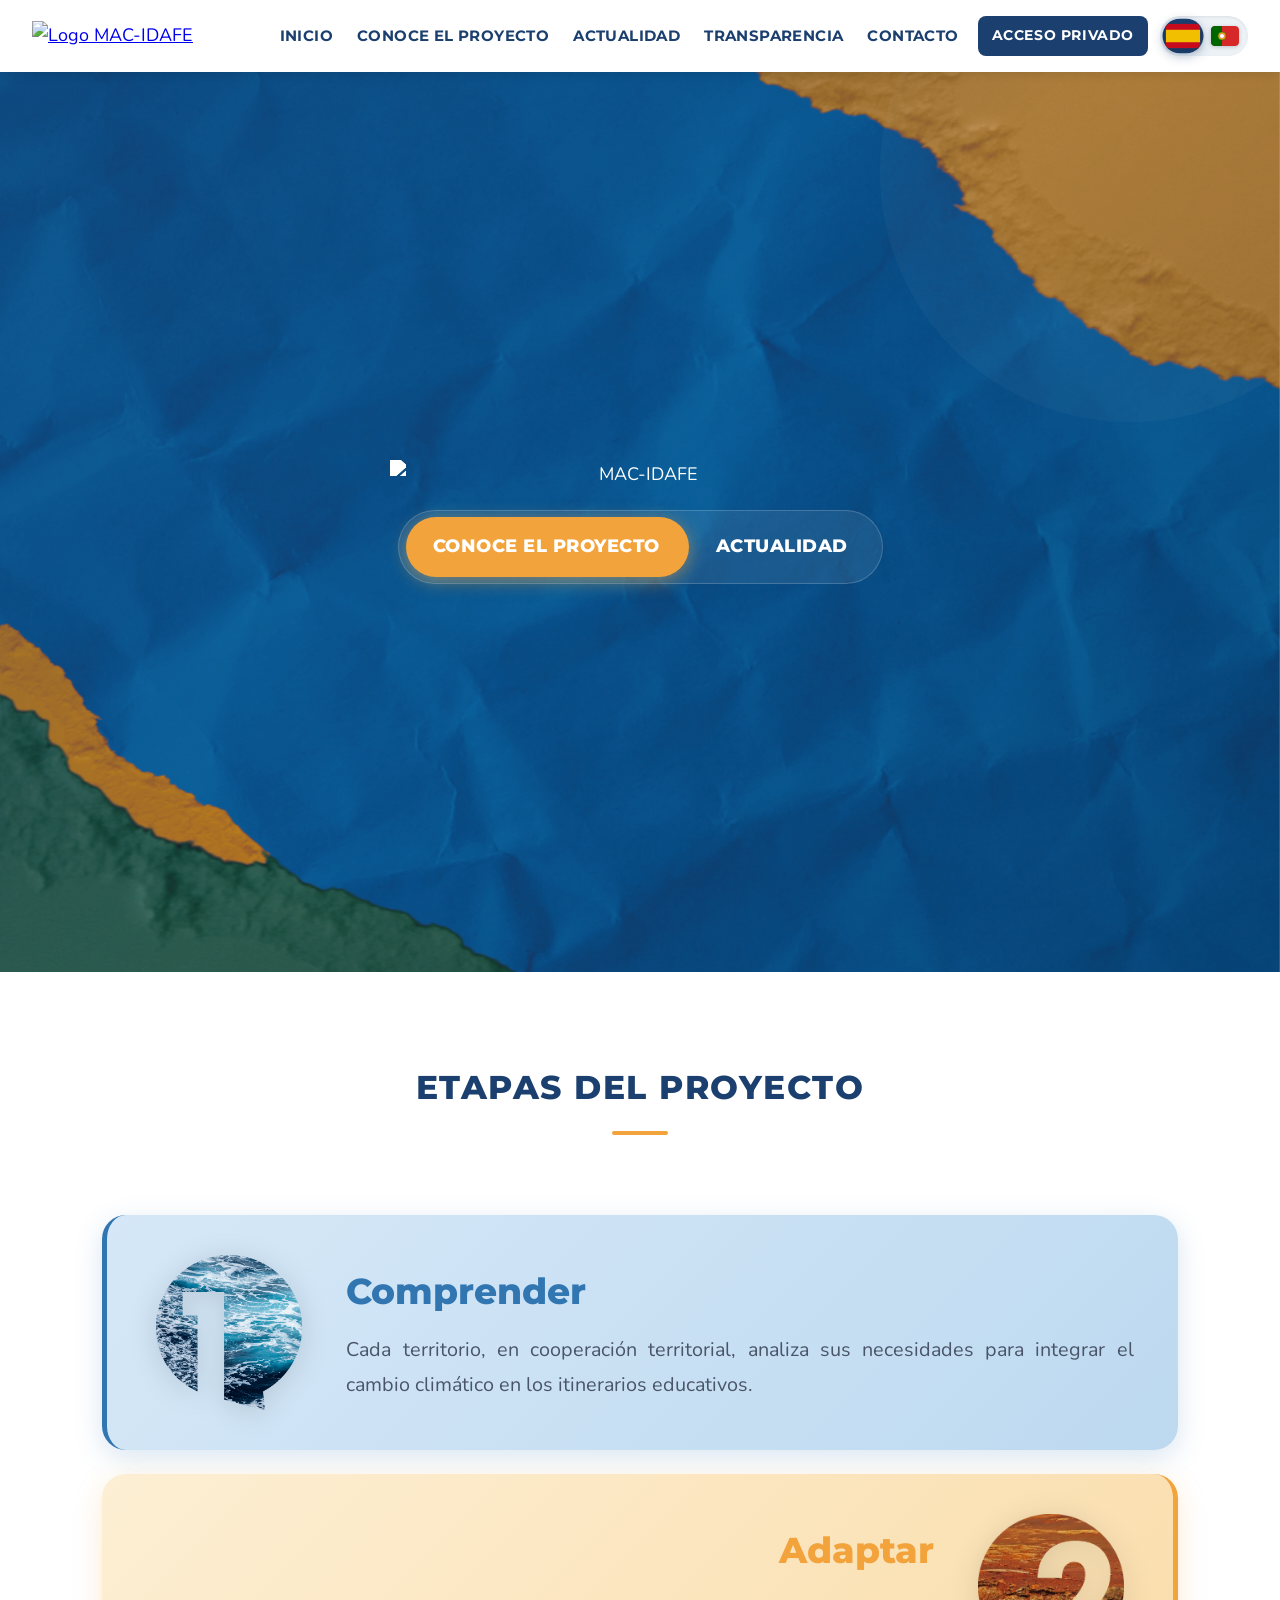
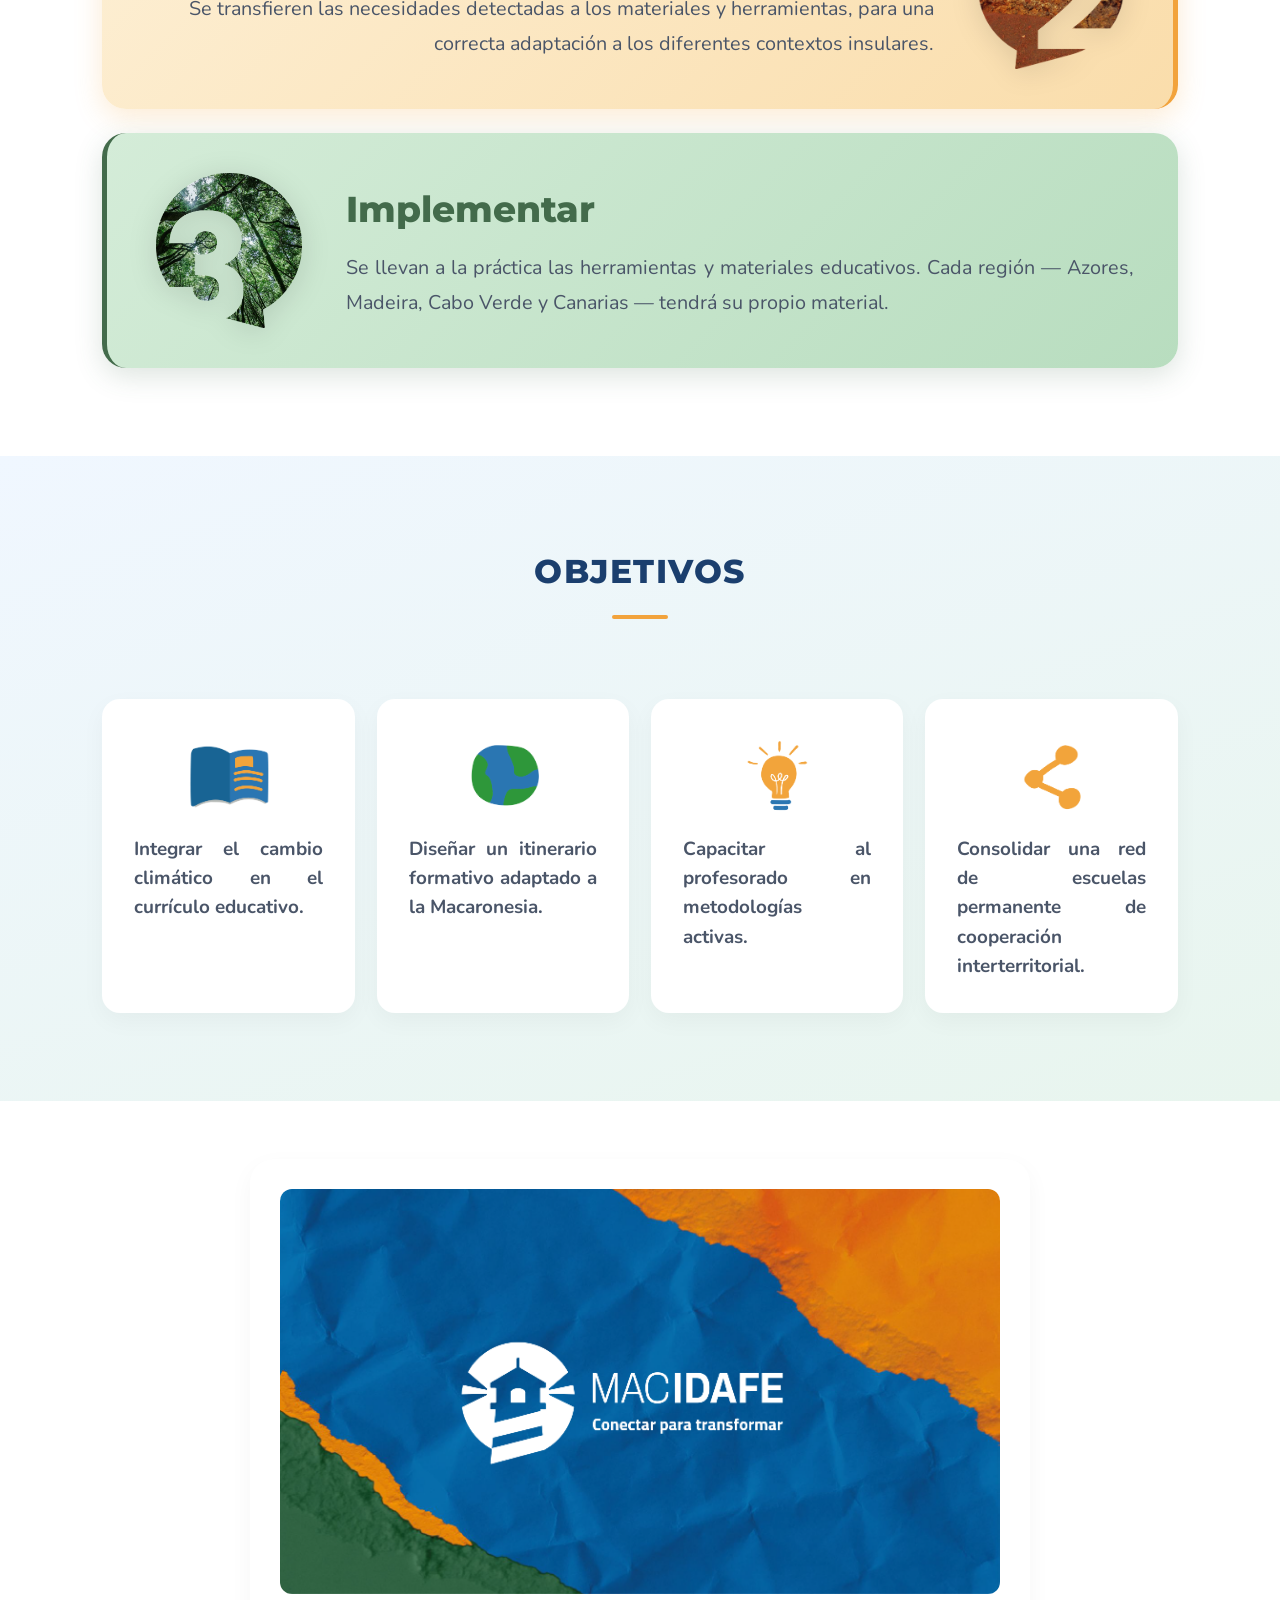
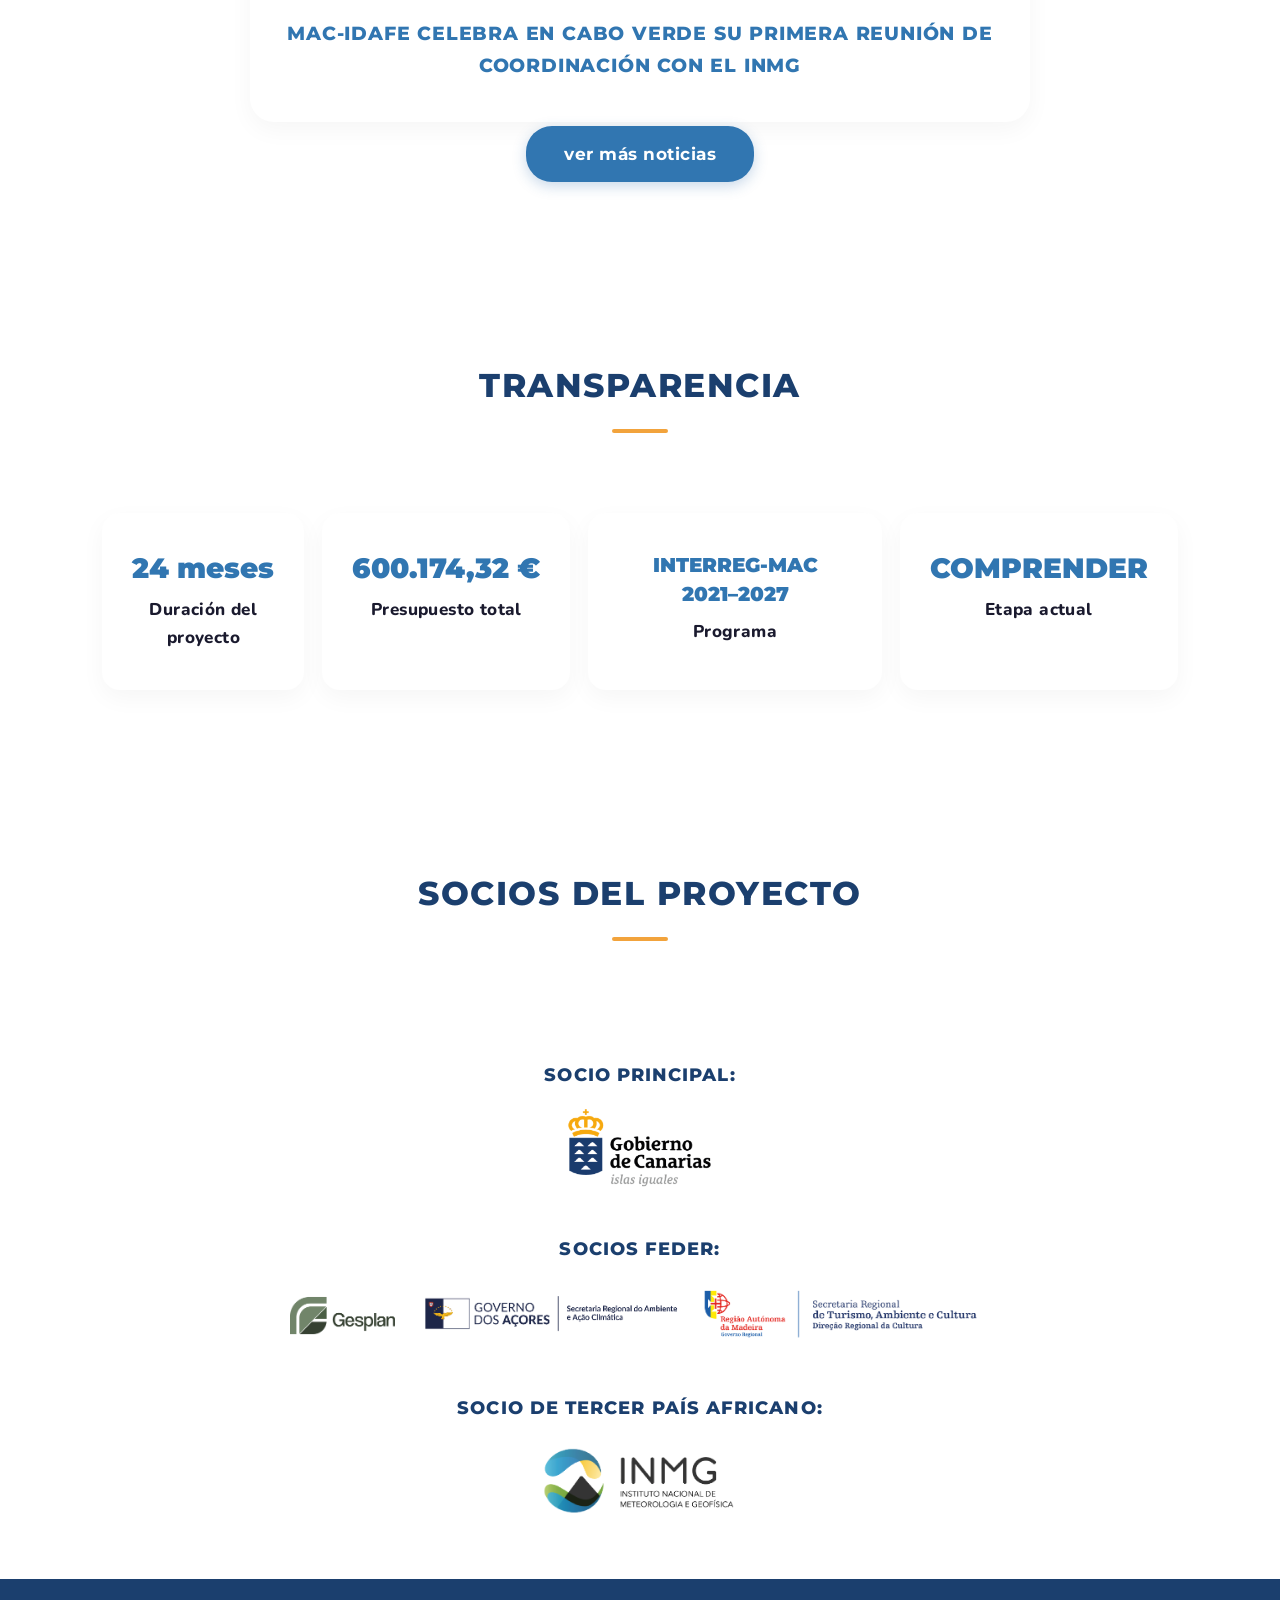
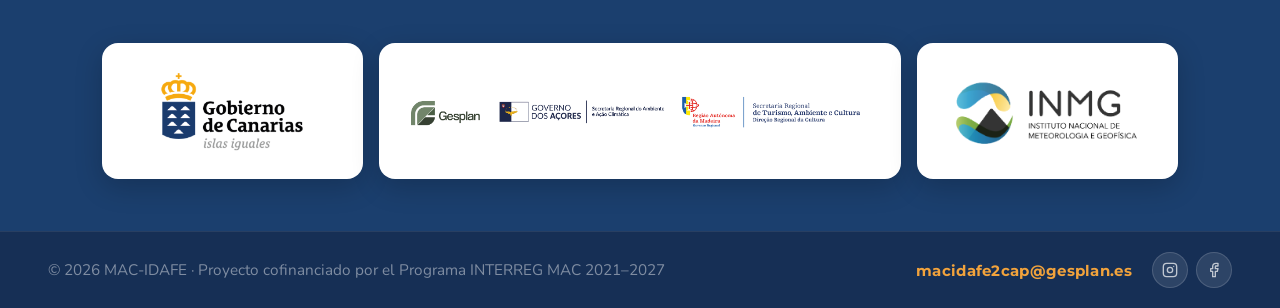
==== index.html @ ae6ddf52 "primer commit" ====
<!DOCTYPE html>
  <html lang="es">
  <head>
    <meta charset="UTF-8" />
    <meta name="viewport" content="width=device-width, initial-scale=1.0"/>
    <title>MAC‑IDAFE | Conectar para transformar</title>
    <meta name="description" content="MAC-IDAFE es una red de escuelas para la acción climática en la Macaronesia, cofinanciada por el Programa INTERREG MAC 2021–2027. Canarias, Azores, Madeira y Cabo Verde."/>
    <meta name="robots" content="index, follow"/>
    <link rel="icon" type="image/png" href="favicon.png"/>
    <link href="https://fonts.googleapis.com/css2?family=Nunito:wght@400;600;700;800;900&family=Montserrat:wght@400;600;700;800&display=swap" rel="stylesheet"/>
    <link rel="stylesheet" href="shared2.css"/>
    <link rel="stylesheet" href="index.css"/>
  </head>
  <body>

  <header>
    <a href="index.html" class="logo"><img src="MACIDAFE_sinclaim.png" alt="Logo MAC-IDAFE"></a>
    <button class="nav-toggle" id="nav-toggle" aria-label="Menú"><span></span><span></span><span></span></button>
    <nav>
      <a href="index.html" data-i18n="nav.inicio">INICIO</a>
      <a href="conoce.html" data-i18n="nav.conoce">CONOCE EL PROYECTO</a>
      <a href="actualidad.html" data-i18n="nav.actualidad">ACTUALIDAD</a>
      <a href="transparencia.html" data-i18n="nav.transparencia">TRANSPARENCIA</a>
      <a href="contacto.html" data-i18n="nav.contacto">CONTACTO</a>
      <a href="acceso-privado.html" class="nav-acceso" data-i18n="nav.acceso">ACCESO PRIVADO</a>

      <div class="lang-switcher">
        <button class="lang-opt active" data-lang="es" onclick="setLang('es')"><span class="flag"><svg width="28" height="20" viewBox="0 0 28 20" style="border-radius:3px;display:block;"><rect width="28" height="20" fill="#c60b1e"/><rect y="5" width="28" height="10" fill="#f1bf00"/></svg></span><span class="code">ES</span></button>
        <button class="lang-opt" data-lang="pt" onclick="setLang('pt')"><span class="flag"><svg width="28" height="20" viewBox="0 0 28 20" style="border-radius:3px;display:block;"><rect width="28" height="20" fill="#d62828"/><rect width="11" height="20" fill="#006600"/><circle cx="11" cy="10" r="4" fill="#f1bf00" stroke="#006600" stroke-width=".5"/><circle cx="11" cy="10" r="2.5" fill="#fff" stroke="#d62828" stroke-width=".5"/></svg></span><span class="code">PT</span></button>
      </div>
    </nav>
  </header>

  <div class="hero">
    <img class="hero-bg" src="fondo_web.jpg" alt="Fondo MAC-IDAFE"/>
    <div class="hero-overlay"></div>
    <div class="hero-left">
      <div class="hero-cta-group">
        <img src="MAC-IDAFE_VHorizontal.png" alt="MAC-IDAFE" class="hero-logo"/>
        <div class="hero-actions">
          <div class="hero-pill"></div>
          <a href="conoce.html" class="hero-btn-primary" data-i18n="nav.conoce">EL PROYECTO</a>
          <a href="actualidad.html" class="hero-btn-secondary" data-i18n="nav.actualidad">ACTUALIDAD</a>
        </div>
      </div>
    </div>
  </div>

  <section id="etapas">
    <h2 class="section-title reveal" data-i18n="index.etapas.title">Etapas del Proyecto</h2>
    <div class="etapas-list">
      <div class="etapa reveal-left">
        <img src="1.png" alt="Comprender" class="etapa-img"/>
        <div class="etapa-body">
          <div class="etapa-header"><span class="etapa-title" data-i18n="index.etapa1.title">Comprender</span></div>
          <p data-i18n="index.etapa1.desc">Cada territorio, en cooperación territorial, analiza sus necesidades para integrar el cambio climático en los itinerarios educativos.</p>
        </div>
      </div>
      <div class="etapa reverse reveal-right">
        <img src="2.png" alt="Adaptar" class="etapa-img"/>
        <div class="etapa-body">
          <div class="etapa-header"><span class="etapa-title orange" data-i18n="index.etapa2.title">Adaptar</span></div>
          <p data-i18n="index.etapa2.desc">Se transfieren las necesidades detectadas a los materiales y herramientas, para una correcta adaptación a los diferentes contextos insulares.</p>
        </div>
      </div>
      <div class="etapa reveal-left">
        <img src="3.png" alt="Implementar" class="etapa-img"/>
        <div class="etapa-body">
          <div class="etapa-header"><span class="etapa-title green" data-i18n="index.etapa3.title">Implementar</span></div>
          <p data-i18n="index.etapa3.desc">Se llevan a la práctica las herramientas y materiales educativos. Cada región — Azores, Madeira, Cabo Verde y Canarias — tendrá su propio material.</p>
        </div>
      </div>
    </div>
  </section>

  <section id="objetivos">
    <h2 class="section-title reveal" data-i18n="index.obj.title">Objetivos</h2>
    <div class="obj-grid">
      <div class="obj-card reveal">
        <div class="obj-icon"><img src="pictos-11.png" style="width:90px;height:90px;object-fit:contain;"/></div>
        <p data-i18n="index.obj1">Integrar el cambio climático en el currículo educativo.</p>
      </div>
      <div class="obj-card reveal">
        <div class="obj-icon"><img src="pictos-13.png" style="width:90px;height:90px;object-fit:contain;"/></div>
        <p data-i18n="index.obj2">Diseñar un itinerario formativo adaptado a la Macaronesia.</p>
      </div>
      <div class="obj-card reveal">
        <div class="obj-icon"><img src="pictos-15.png" style="width:90px;height:90px;object-fit:contain;"/></div>
        <p data-i18n="index.obj3">Capacitar al profesorado en metodologías activas.</p>
      </div>
      <div class="obj-card reveal">
        <div class="obj-icon"><img src="pictos-12.png" style="width:90px;height:90px;object-fit:contain;"/></div>
        <p data-i18n="index.obj4">Consolidar una red de escuelas permanente de cooperación interterritorial.</p>
      </div>
    </div>
  </section>

  <section id="actualidad">
    <div class="news-wrap reveal">
      <div class="news-photo-placeholder"><img src="fotonoticias.png" style="width:100%;height:100%;object-fit:cover;position:absolute;inset:0;display:block;"/></div>
      <p class="news-caption" data-i18n="index.actualidad.caption">Primera Reunión del Proyecto en Madeira</p>
      <a href="actualidad.html" class="btn-news" data-i18n="index.actualidad.btn">ver más noticias</a>
    </div>
  </section>

  <section id="transparencia">
    <h2 class="section-title reveal" data-i18n="index.trans.title">Transparencia</h2>
    <div class="trans-grid">
      <div class="trans-card reveal"><div class="trans-val" data-i18n="index.trans.val1">24 meses</div><div class="trans-label" data-i18n="index.trans.label1">Duración del proyecto</div></div>
      <div class="trans-card reveal"><div class="trans-val" data-i18n="index.trans.val2">600.174 €</div><div class="trans-label" data-i18n="index.trans.label2">Presupuesto total</div></div>
      <div class="trans-card reveal"><div class="trans-val" style="font-size:1.1rem;line-height:1.45;">INTERREG-MAC<br>2021–2027</div><div class="trans-label" style="margin-top:6px;" data-i18n="index.trans.label3">Programa</div></div>
      <div class="trans-card reveal"><div class="trans-val" data-i18n="index.trans.val4">COMPRENDER</div><div class="trans-label" data-i18n="index.trans.label4">Etapa actual</div></div>
    </div>
  </section>

<section id="socios" style="padding-bottom:60px;">
  <h2 class="section-title reveal" data-i18n="index.socios.title">Socios del Proyecto</h2>

  <div style="display:flex;flex-direction:column;align-items:center;gap:48px;padding:40px 24px 0;">

    <div style="display:flex;flex-direction:column;align-items:center;gap:16px;text-align:center;">
      <p class="socio-label" data-i18n="socios.principal">SOCIO PRINCIPAL:</p>
      <img src="gobcan.png" alt="Gobierno de Canarias" style="height:80px;"/>
    </div>

    <div style="display:flex;flex-direction:column;align-items:center;gap:16px;text-align:center;">
      <p class="socio-label" data-i18n="socios.feder">SOCIOS FEDER:</p>
      <img src="ristra_feder.png" alt="Socios FEDER" style="max-height:70px;max-width:700px;width:100%;object-fit:contain;"/>
    </div>

    <div style="display:flex;flex-direction:column;align-items:center;gap:16px;text-align:center;">
      <p class="socio-label" data-i18n="socios.africano">SOCIO DE TERCER PAÍS AFRICANO:</p>
      <img src="inmg.png" alt="INMG" style="height:80px;"/>
    </div>

  </div>
</section>

  <div class="socios-section">
    <div class="socios-grid" style="flex-direction:row;align-items:stretch;">
      <div class="socio-col" style="flex:1;">
        <div class="socio-col-box" style="min-height:130px;padding:28px 32px;"><img src="gobcan.png" alt="Gobierno de Canarias" style="height:80px;"/></div>
      </div>
      <div class="socio-col" style="flex:2;">
        <div class="socio-col-box" style="min-height:130px;padding:28px 32px;"><img src="ristra_feder.png" alt="Socios FEDER" style="width:100%;height:auto;max-height:100px;object-fit:contain;"/></div>
      </div>
      <div class="socio-col" style="flex:1;">
        <div class="socio-col-box" style="min-height:130px;padding:28px 32px;"><img src="inmg.png" alt="INMG" style="height:80px;"/></div>
      </div>
    </div>
  </div>

  <footer>
    <div class="footer-bottom">
      <span data-i18n="footer">© 2026 MAC‑IDAFE · Proyecto cofinanciado por el Programa INTERREG MAC 2021–2027</span>
      <div class="footer-right">
        <a href="mailto:macidafe2cap@gesplan.es" class="footer-email">macidafe2cap@gesplan.es</a>
        <div class="footer-social">
          <a href="https://www.instagram.com/mac_idafe/" target="_blank" rel="noopener" class="footer-social-btn" aria-label="Instagram">
            <svg viewBox="0 0 24 24" fill="none" stroke="currentColor" stroke-width="2" stroke-linecap="round" stroke-linejoin="round"><rect x="2" y="2" width="20" height="20" rx="5"/><circle cx="12" cy="12" r="4"/><circle cx="17.5" cy="6.5" r="1" fill="currentColor" stroke="none"/></svg>
          </a>
          <a href="https://www.facebook.com/people/MAC-IDAFE/61565117734084/" target="_blank" rel="noopener" class="footer-social-btn" aria-label="Facebook">
            <svg viewBox="0 0 24 24" fill="none" stroke="currentColor" stroke-width="2" stroke-linecap="round" stroke-linejoin="round"><path d="M18 2h-3a5 5 0 0 0-5 5v3H7v4h3v8h4v-8h3l1-4h-4V7a1 1 0 0 1 1-1h3z"/></svg>
          </a>
        </div>
      </div>
    </div>
  </footer>

  <script>
    const header = document.querySelector('header');
    window.addEventListener('scroll', () => { header.style.boxShadow = window.scrollY > 10 ? '0 4px 22px rgba(0,0,0,.15)' : '0 2px 10px rgba(0,0,0,.10)'; }, { passive: true });
    const revealEls = document.querySelectorAll('.reveal, .reveal-left, .reveal-right');
    const io = new IntersectionObserver((entries) => {
      entries.forEach(entry => {
        if (!entry.isIntersecting) return;
        const sibs = Array.from(entry.target.parentElement.children).filter(el => el.classList.contains('reveal') || el.classList.contains('reveal-left') || el.classList.contains('reveal-right'));
        entry.target.style.transitionDelay = (sibs.indexOf(entry.target) * 0.09) + 's';
        entry.target.classList.add('visible'); io.unobserve(entry.target);
      });
    }, { threshold: 0 });

    const pill = document.querySelector('.hero-pill');
    const btnPrimary = document.querySelector('.hero-btn-primary');
    const btnSecondary = document.querySelector('.hero-btn-secondary');
    const actionsBox = document.querySelector('.hero-actions');
    if (pill && btnPrimary) {
      pill.style.transition = 'left .4s cubic-bezier(.23,1.2,.32,1), width .4s cubic-bezier(.23,1.2,.32,1), top .4s cubic-bezier(.23,1.2,.32,1), height .4s cubic-bezier(.23,1.2,.32,1)';
      function isVertical() {
        return window.getComputedStyle(actionsBox).flexDirection === 'column';
      }
      function movePill(btn) {
        const cRect = actionsBox.getBoundingClientRect();
        const bRect = btn.getBoundingClientRect();
        if (isVertical()) {
          pill.style.left = '6px';
          pill.style.right = '6px';
          pill.style.width = 'auto';
          pill.style.top = (bRect.top - cRect.top) + 'px';
          pill.style.height = bRect.height + 'px';
          pill.style.bottom = 'auto';
        } else {
          pill.style.top = '6px';
          pill.style.bottom = '6px';
          pill.style.height = 'auto';
          pill.style.left = (bRect.left - cRect.left) + 'px';
          pill.style.width = bRect.width + 'px';
        }
      }
      window.addEventListener('load', () => movePill(btnPrimary));
      window.addEventListener('resize', () => movePill(btnPrimary));
      btnPrimary.addEventListener('mouseenter', () => movePill(btnPrimary));
      btnSecondary.addEventListener('mouseenter', () => movePill(btnSecondary));
      actionsBox.addEventListener('mouseleave', () => movePill(btnPrimary));
    }
    revealEls.forEach(el => io.observe(el));

    (function() {
      const toggle = document.getElementById('nav-toggle');
      const nav = document.querySelector('nav');
      if (!toggle || !nav) return;
      toggle.addEventListener('click', () => { const open = nav.classList.toggle('open'); toggle.classList.toggle('open', open); document.body.style.overflow = open ? 'hidden' : ''; });
      nav.querySelectorAll('a').forEach(a => a.addEventListener('click', () => { nav.classList.remove('open'); toggle.classList.remove('open'); document.body.style.overflow = ''; }));
      document.addEventListener('click', e => { if (nav.classList.contains('open') && !nav.contains(e.target) && !toggle.contains(e.target)) { nav.classList.remove('open'); toggle.classList.remove('open'); document.body.style.overflow = ''; } });
    })();
    setTimeout(() => { document.querySelectorAll('.reveal, .reveal-left, .reveal-right').forEach(el => { if (!el.classList.contains('visible')) el.classList.add('visible'); }); }, 800);
  </script>
  <script src="lang.js"></script>

  </body>
  </html>
---- shared2.css ----
/* ═══════════════════════════════════════════════════════
   MAC-IDAFE — shared.css
   ═══════════════════════════════════════════════════════ */

*, *::before, *::after { box-sizing: border-box; margin: 0; padding: 0; }


:root {
  --blue-dark:  #1b3f6e;
  --blue-mid:   #3176b1;
  --blue-light: #d6e6f5;
  --teal:       #2a8c72;
  --orange:     #f2a33c;
  --green-dark: #436b4b;
  --white:      #ffffff;
  --text-dark:  #1a1a2e;
  --text-mid:   #4a5568;
}

html { scroll-behavior: smooth; font-size: 18px; }

body {
  font-family: 'Nunito', sans-serif;
  color: var(--text-dark);
  background: #ffffff;
  overflow-x: hidden;
  font-size: 1rem;
  line-height: 1.65;
}

/* ══ TEXTO JUSTIFICADO GLOBAL ══ */
p, li, .tl-desc, .tl-lead, .intro-body-p, .intro-lede,
.card-excerpt, .modal-content p, .red-header p,
.red-sostenibilidad p, .obj-desc, .prog-sub,
.acceso-area-desc, .etapa-actual-info p {
  text-align: justify;
  hyphens: none;
  -webkit-hyphens: none;
  word-break: normal;
}

/* Excepciones: no justificar titulares, labels, botones, nav, centrados */
h1, h2, h3, h4, h5, h6,
.section-title, .page-hero h1, .page-hero h2,
nav a, .btn-news, .card-cta, .hero-btn-primary, .hero-btn-secondary,
.trans-val, .trans-label, .dato-val, .dato-label, .dato-sub,
.etapa-title, .tl-title, .tl-tag, .tl-dates,
.card-tag, .card-date, .card-title,
.footer-bottom span, .footer-email,
.filtro-btn, .lang-opt, .nav-acceso,
.intro-closing, .intro-cell-label, .cell-label, .cell-val,
.ind-title, .ind-meta, .chip-label, .chip-val,
.just-num, .prog-label, .prog-dates,
.red-card h4, .etapa-badge-label, .etapa-badge-sub,
.news-caption, .btn-submit, label,
.page-hero-label, .acceso-badge, .acceso-card h1 {
  text-align: unset;
  hyphens: none;
}

/* ══ KEYFRAMES ══ */
@keyframes fadeIn    { from { opacity:0; transform:translateY(-10px); } to { opacity:1; transform:translateY(0); } }
@keyframes slideUp   { from { opacity:0; transform:translateY(28px); }  to { opacity:1; transform:translateY(0); } }
@keyframes scaleIn   { from { opacity:0; transform:scale(1.05); filter:blur(2px); } to { opacity:1; transform:scale(1); filter:blur(0); } }
@keyframes heroReveal {
  0%   { opacity:0; transform:scale(1.04); filter:blur(6px) brightness(.85); }
  60%  { opacity:1; filter:blur(1px); }
  100% { opacity:1; transform:scale(1); filter:blur(0) brightness(1); }
}
@keyframes float {
  0%,100% { transform:translateY(0) scale(1.1) rotate(8deg); }
  50%      { transform:translateY(-7px) scale(1.1) rotate(8deg); }
}
@keyframes pulse {
  0%,100% { box-shadow: 0 0 0 6px rgba(242,163,60,.25); }
  50%      { box-shadow: 0 0 0 14px rgba(242,163,60,.08); }
}

/* ══ SCROLL REVEAL ══ */
.reveal {
  opacity:0; transform:translateY(42px) scale(0.95);
  transition: opacity .85s cubic-bezier(.25,1,.5,1), transform .85s cubic-bezier(.25,1,.5,1);
}
.reveal-left {
  opacity:0; transform:translateX(-52px) scale(0.95);
  transition: opacity .85s cubic-bezier(.25,1,.5,1), transform .85s cubic-bezier(.25,1,.5,1);
}
.reveal-right {
  opacity:0; transform:translateX(52px) scale(0.95);
  transition: opacity .85s cubic-bezier(.25,1,.5,1), transform .85s cubic-bezier(.25,1,.5,1);
}
.reveal.visible, .reveal-left.visible, .reveal-right.visible {
  opacity:1; transform:translate(0,0) scale(1);
}

/* ══ HEADER ══ */
header {
  position: sticky; top:0; z-index:100;
  background: var(--white);
  box-shadow: 0 2px 12px rgba(0,0,0,.10);
  padding: 0 32px;
  height: 72px;
  display: flex; align-items: center; justify-content: space-between;
  animation: fadeIn .8s cubic-bezier(.25,1,.5,1) both;
  transition: box-shadow .3s ease;
}
.logo img {
  width: 140px; height: auto; object-fit: contain;
  transition: transform .4s cubic-bezier(.175,.885,.32,1.275);
}
.logo:hover img { transform: scale(1.05); }

/* ══ NAV ══ */
nav { display: flex; gap: 2px; align-items: center; }
nav a {
  text-decoration: none;
  font-family: 'Montserrat', sans-serif;
  font-weight: 700; font-size: .85rem; letter-spacing: .4px;
  color: var(--blue-dark);
  padding: 8px 11px; border-radius: 6px;
  transition: background .3s ease, color .3s ease, transform .2s ease;
  position: relative; white-space: nowrap;
}
nav a::after {
  content: ''; position: absolute;
  bottom: 5px; left: 11px; right: 11px; height: 2px;
  background: var(--orange); transform: scaleX(0); transform-origin: right;
  transition: transform .4s cubic-bezier(.25,1,.5,1); border-radius: 2px;
}
nav a:not(.active):not(.nav-acceso):hover::after { transform: scaleX(1); transform-origin: left; }
nav a:hover, nav a.active { background: var(--blue-mid); color: var(--white); transform: translateY(-2px); }

/* Acceso privado — botón especial */
.nav-acceso {
  background: var(--blue-dark) !important;
  color: var(--white) !important;
  border-radius: 8px !important;
  padding: 8px 14px !important;
  font-size: .8rem !important;
  letter-spacing: .6px;
  margin-left: 6px;
  transition: background .3s ease, transform .2s ease !important;
}
.nav-acceso:hover { background: var(--orange) !important; transform: translateY(-2px) !important; }
.nav-acceso::after { display: none !important; }



/* ══ LANG SWITCHER ══ */
.lang-switcher {
  display: flex; background: #edf2f7; border-radius: 50px;
  padding: 4px; margin-left: 10px; gap: 4px;
  box-shadow: inset 0 1px 3px rgba(0,0,0,.08);
}
.lang-opt {
  width: 38px; height: 32px; border-radius: 50px; border: none;
  background: transparent; cursor: pointer;
  display: flex; align-items: center; justify-content: center;
  transition: all .3s cubic-bezier(.175,.885,.32,1.275); padding: 0;
}
.lang-opt .flag {
  display: flex; align-items: center; justify-content: center;
  border-radius: 4px; box-shadow: 0 1px 4px rgba(0,0,0,.2);
  overflow: hidden; transition: transform .3s cubic-bezier(.175,.885,.32,1.275); line-height: 0;
}
.lang-opt .code { display: none; }
.lang-opt.active { background: var(--blue-dark); box-shadow: 0 3px 10px rgba(27,63,110,.3); transform: scale(1.08); }
.lang-opt.active .flag { transform: scale(1.15); }
.lang-opt:not(.active):hover { background: var(--blue-light); }
.lang-opt:not(.active):hover .flag { transform: scale(1.1); }

/* ══ PAGE HERO ══ */
.page-hero {
  padding: 80px 8% 68px; text-align: center;
  position: relative; overflow: hidden;
  border-bottom: 5px solid var(--orange);
}
.page-hero-banner {
  position: absolute; inset: 0; width: 100%; height: 100%;
  object-fit: cover; object-position: center; pointer-events: none;
}
.page-hero-label,
.page-hero h1,
.page-hero h2,
.page-hero p { position: relative; z-index: 1; }

.page-hero-label {
  font-family: 'Montserrat', sans-serif;
  font-weight: 700; font-size: .82rem; letter-spacing: 3px; text-transform: uppercase;
  color: var(--blue-light); opacity: .9; margin-bottom: 16px; display: block;
}
.page-hero h1 {
  font-family: 'Montserrat', sans-serif;
  font-weight: 900; font-size: clamp(2.4rem, 5vw, 4rem);
  color: var(--white); line-height: 1.1; letter-spacing: -1px; margin-bottom: 16px;
}
.page-hero h2,
.page-hero p {
  font-family: 'Nunito', sans-serif;
  font-weight: 600; font-size: clamp(1.1rem, 2vw, 1.4rem);
  color: rgba(255,255,255,.82); max-width: 700px;
  margin: 0 auto; line-height: 1.65;
}

/* ══ SECTIONS ══ */
section { padding: 88px 8%; background: transparent; }

.section-title {
  font-family: 'Montserrat', sans-serif;
  font-weight: 800; font-size: 1.85rem; letter-spacing: 1.5px;
  color: var(--blue-dark); text-align: center;
  margin-bottom: 60px; text-transform: uppercase;
  display: block; width: 100%;
  position: relative; padding-bottom: 20px;
}
.section-title::after {
  content: ''; display: block; width: 56px; height: 4px; border-radius: 3px;
  background: var(--orange); margin: 16px auto 0;
}

/* ══ SOCIOS SECTION (antes del footer) ══ */
.socios-section {
  background: var(--blue-dark);
  padding: 64px 8% 52px;
}
.socios-section-title {
  font-family: 'Montserrat', sans-serif;
  font-weight: 900; font-size: 1.4rem; letter-spacing: 3px;
  text-transform: uppercase; color: rgba(255,255,255,.5);
  text-align: center;
  margin: 0 auto 52px;
  position: relative; padding-bottom: 18px;
}
.socios-section-title::after {
  content: ''; position: absolute; bottom: 0; left: 50%;
  transform: translateX(-50%);
  width: 40px; height: 2px; background: var(--orange); border-radius: 2px;
}
.socios-grid {
  display: flex;
  flex-direction: column;
  gap: 16px;
  max-width: 2500px; margin: 0 auto;
}
.socio-col {
  display: flex; flex-direction: column; gap: 0; align-items: stretch;
}
.socio-col-label {
  font-family: 'Montserrat', sans-serif;
  font-weight: 800; font-size: .72rem; letter-spacing: 2px;
  text-transform: uppercase; color: var(--white);
  background: rgba(255,255,255,.08);
  border: 1px solid rgba(255,255,255,.15);
  border-radius: 6px; padding: 7px 16px;
  width: 100%; text-align: center;
}
.socio-col-box {
  background: var(--white); border-radius: 16px;
  padding: 28px 32px; width: 100%;
  display: flex; align-items: center; justify-content: center;
  flex: 1; min-height: 130px;
  box-shadow: 0 8px 28px rgba(0,0,0,.2);
  transition: transform .3s cubic-bezier(.175,.885,.32,1.275), box-shadow .3s ease;
}
.socio-col:hover .socio-col-box { transform: translateY(-5px); box-shadow: 0 16px 40px rgba(0,0,0,.3); }
.socio-col-box img { height: 80px; width: auto; max-width: 100%; object-fit: contain; display: block; }

/* Caja central más grande */
.socio-col:nth-child(2) .socio-col-box {
  min-height: 180px;
  padding: 32px 40px;
}
.socio-col:nth-child(2) .socio-col-box img { height: 120px; }

/* ══ FOOTER ══ */
footer {
  background: #162f55;
  border-top: 1px solid rgba(255,255,255,.08);
  color: rgba(255,255,255,.65);
  text-align: center; padding: 20px 48px;
  font-size: 1rem;
}
.footer-bottom {
  display: flex; align-items: center; justify-content: space-between;
  flex-wrap: wrap; gap: 12px;
}
.footer-bottom span { font-size: .85rem; color: rgba(255,255,255,.45); }
.footer-email {
  font-family: 'Montserrat', sans-serif;
  font-size: .85rem; font-weight: 700;
  color: var(--orange); text-decoration: none;
  letter-spacing: .3px; transition: color .3s ease;
}
.footer-email:hover { color: #fff; text-decoration: underline; }
.footer-right {
  display: flex; align-items: center; gap: 20px;
}
.footer-social {
  display: flex; align-items: center; gap: 8px;
}
.footer-social-btn {
  width: 36px; height: 36px; border-radius: 50%;
  background: rgba(255,255,255,.1);
  border: 1px solid rgba(255,255,255,.15);
  display: flex; align-items: center; justify-content: center;
  color: rgba(255,255,255,.7); text-decoration: none;
  transition: background .3s ease, color .3s ease, transform .3s ease;
}
.footer-social-btn:hover {
  background: var(--orange);
  border-color: var(--orange);
  color: #fff;
  transform: translateY(-3px);
}
.footer-social-btn svg { width: 16px; height: 16px; }

/* Keep old classes for backward compat */
.footer-logos { display: none; }
.footer-socios-title { display: none; }

/* ══ HAMBURGER ══ */
.nav-toggle {
  display: none; flex-direction: column; justify-content: center; align-items: center;
  gap: 5px; width: 44px; height: 44px;
  background: var(--blue-dark); border: none; cursor: pointer;
  border-radius: 10px; padding: 8px;
  transition: background .3s ease, transform .2s ease;
  z-index: 202; flex-shrink: 0;
}
.nav-toggle:hover { background: var(--blue-mid); transform: scale(1.05); }
.nav-toggle span {
  display: block; width: 22px; height: 2px;
  background: #fff; border-radius: 2px;
  transition: transform .35s ease, opacity .25s ease, width .25s ease;
  transform-origin: center;
}
.nav-toggle.open span:nth-child(1) { transform: translateY(7px) rotate(45deg); }
.nav-toggle.open span:nth-child(2) { opacity: 0; width: 0; }
.nav-toggle.open span:nth-child(3) { transform: translateY(-7px) rotate(-45deg); }

/* ══ NAV LINK COLORS ══ */
nav a[href*="conoce"]:hover         { background: var(--green-dark) !important; color: #fff !important; }
nav a[href*="actualidad"]:hover     { background: var(--orange)     !important; color: #fff !important; }
nav a[href*="transparencia"]:hover  { background: var(--blue-mid)   !important; color: #fff !important; }
nav a[href*="conoce"].active        { background: var(--green-dark) !important; color: #fff !important; }
nav a[href*="actualidad"].active    { background: var(--orange)     !important; color: #fff !important; }
nav a[href*="transparencia"].active { background: var(--blue-mid)   !important; color: #fff !important; }
nav a[href*="contacto"]:hover,
nav a[href*="contacto"].active      { background: var(--teal) !important; color: #fff !important; }

/* ══ TABLET ══ */
@media (max-width: 1024px) {
  header { padding: 0 20px; }
  nav a { font-size: .78rem; padding: 7px 9px; }
  section { padding: 72px 6%; }
}

/* ══ MOBILE 768px ══ */
@media (max-width: 768px) {
  html { font-size: 16px; overflow-x: hidden; }

  header {
    height: auto; min-height: 62px; padding: 10px 16px;
    flex-wrap: wrap; justify-content: space-between; align-items: center;
    position: sticky; top: 0; z-index: 200;
  }
  .logo img { width: 110px; height: auto; }
  .nav-toggle { display: flex; }

  nav {
    position: fixed; top: 0; left: 0; right: 0; bottom: 0;
    width: 100vw; height: 100dvh;
    background: var(--white); flex-direction: column;
    align-items: flex-start; justify-content: flex-start;
    gap: 6px; padding: 90px 20px 60px;
    transform: translateX(100%);
    visibility: hidden;
    transition: transform .4s cubic-bezier(.25,1,.5,1), visibility 0s linear .4s;
    z-index: 199; overflow-y: auto; overflow-x: hidden;
    border-left: 4px solid var(--orange);
    box-shadow: -8px 0 32px rgba(0,0,0,.15);
  }
  nav.open { transform: translateX(0); visibility: visible; transition: transform .4s cubic-bezier(.25,1,.5,1), visibility 0s linear 0s; }
  nav a {
    padding: 14px 18px; font-size: 1.05rem; letter-spacing: .3px;
    border-radius: 12px; width: 100%; text-align: left; color: var(--blue-dark);
  }
  nav a:hover, nav a.active { transform: none; }
  nav a::after { display: none; }
  .nav-acceso { margin-left: 0 !important; width: 100%; text-align: left; }
  .nav-social { margin-left: 0; margin-top: 10px; padding-top: 14px; border-top: 1px solid #edf2f7; width: 100%; }
  .nav-social-btn { width: 44px; height: 44px; }

  .lang-switcher {
    margin-left: 0; margin-top: 20px;
    border-top: 1px solid #edf2f7; padding: 20px 0 0;
    width: 100%; background: transparent; box-shadow: none; gap: 10px;
  }
  .lang-opt { width: 52px; height: 44px; background: #f0f4f8; }
  .lang-opt.active { background: var(--blue-dark); }

  .page-hero { padding: 48px 5% 40px; }
  .page-hero h1 { font-size: clamp(1.8rem, 7vw, 2.6rem); }
  .page-hero h2, .page-hero p { font-size: 1rem; }
  .page-hero-label { font-size: .72rem; letter-spacing: 2px; }

  section { padding: 52px 5%; }
  .section-title { font-size: 1.35rem; margin-bottom: 36px; letter-spacing: .6px; }

  footer { padding: 36px 16px 20px; font-size: .9rem; }
  .footer-logos { gap: 20px; }
  .footer-logo-box { padding: 10px 18px; min-height: 80px; }
  .footer-logos img { height: 50px; }
  .footer-socios-title { font-size: 1.15rem; margin-bottom: 28px; }
  .footer-bottom { flex-direction: column; align-items: center; text-align: center; gap: 8px; }
}

/* ══ SMALL MOBILE 480px ══ */
@media (max-width: 480px) {
  html { font-size: 14px; }
  header { padding: 8px 12px; }
  .logo img { width: 95px; }
  .page-hero h1 { font-size: 1.6rem; }
  .section-title { font-size: 1.2rem; }
  .footer-logos { flex-direction: column; align-items: center; }
}

/* ══ REVEAL FALLBACK MOBILE ══ */
@media (max-width: 768px) {
  .reveal, .reveal-left, .reveal-right {
    transform: none !important;
    transition: opacity .5s ease !important;
  }
}
/* ══ SOCIOS SECTION RESPONSIVE ══ */
@media (max-width: 900px) {
  .socios-section { padding: 48px 6% 40px; }
  .socios-grid { flex-direction: column !important; gap: 12px; }
  .socio-col { flex: none !important; width: 100%; }
  .socio-col:nth-child(2) .socio-col-box { min-height: 130px !important; padding: 24px 28px !important; }
  .socio-col:nth-child(2) .socio-col-box img { height: 80px !important; }
}
@media (max-width: 768px) {
  .socios-section { padding: 36px 5% 28px; }
  .socio-col-box { padding: 20px 16px !important; min-height: 110px !important; }
  .socio-col-box img { height: 60px !important; }
  .socio-col:nth-child(2) .socio-col-box img { height: 60px !important; }
  #socios { padding: 52px 5% 0; }
  #socios img { max-width: 100% !important; }
}
@media (max-width: 480px) {
  .socios-section { padding: 28px 4% 24px; }
  footer { padding: 24px 14px 16px; }
  .footer-right { flex-direction: column; gap: 10px; align-items: center; }
}
.socio-label {
  font-family: 'Montserrat', sans-serif;
  font-weight: 800;
  font-size: 1rem;
  letter-spacing: .06em;
  color: #1b3f6e;
  margin: 0;
  justify-content: center;
  align-items: center;
}
.socios-section {
  display: flex;
  flex-direction: column;
  align-items: center;
  width: 100%;
}

.socio-grupo {
  display: flex;
  flex-direction: column;
  align-items: center;
  text-align: center;
  gap: 16px;
  width: 100%;
  margin-bottom: 40px;
}
---- index.css ----
/* ═══════════════════════════════════════════
   index.css — Estilos específicos de inicio
   ═══════════════════════════════════════════ */

/* ══ HERO ══ */
@keyframes heroReveal { from{opacity:0;transform:scale(1.06);filter:blur(6px);} to{opacity:1;transform:scale(1);filter:blur(0);} }
@keyframes heroItem   { from{opacity:0;transform:translateY(32px);} to{opacity:1;transform:translateY(0);} }

.hero {
  min-height: 100vh;
  display: flex; align-items: center; justify-content: center;
  padding: 80px 8%; position: relative; overflow: hidden;
}
.hero-bg {
  position: absolute; inset: 0; width: 100%; height: 100%;
  object-fit: cover; object-position: center center; display: block;
  animation: heroReveal 2s cubic-bezier(.22,1,.36,1) both;
}
.hero-overlay {
  position: absolute; inset: 0; z-index: 1;
  background: linear-gradient(135deg, rgba(27,63,110,.45) 0%, rgba(27,63,110,.25) 50%, rgba(15,35,65,.35) 100%);
}
.hero::before { content:''; position:absolute; width:500px; height:500px; border-radius:50%; background:rgba(255,255,255,.04); top:-150px; right:-100px; pointer-events:none; z-index:1; }
.hero-left {
  position:relative; z-index:2; max-width:720px; width:100%;
  text-align:center; display:flex; flex-direction:column; align-items:center;
}
.hero-logo {
  display:block; max-width:500px; width:90%; height:auto;
  filter:brightness(0) invert(1);
  animation:heroItem .9s cubic-bezier(.22,1,.36,1) .4s both;
}
.hero-cta-group {
  display: flex; flex-direction: column; align-items: center;
  gap: 20px; width: 100%;
  animation: heroItem .9s cubic-bezier(.22,1,.36,1) .7s both;
}
.hero-actions {
  display: flex; flex-direction: row; align-items: center; justify-content: center;
  background: rgba(255,255,255,.08); border: 1px solid rgba(255,255,255,.18);
  backdrop-filter: blur(10px); border-radius: 50px; padding: 6px; position: relative;
}
.hero-pill {
  position: absolute; top: 6px; bottom: 6px; border-radius: 50px;
  background: var(--orange); box-shadow: 0 4px 18px rgba(242,163,60,.5);
  pointer-events: none; z-index: 0;
}
.hero-btn-primary, .hero-btn-secondary {
  display: flex; align-items: center; justify-content: center;
  text-decoration: none;
  font-family: 'Montserrat', sans-serif; font-weight: 800;
  font-size: 1rem; letter-spacing: .5px;
  padding: 15px 28px; border-radius: 50px;
  color: var(--white); background: transparent;
  white-space: nowrap; position: relative; z-index: 1; text-transform: uppercase;
}

/* ── ETAPAS ── */
.etapas-list { display:flex; flex-direction:column; gap:24px; max-width:1100px; margin:0 auto; }
.etapa {
  display:flex; align-items:center; gap:40px; padding:40px 44px;
  border-radius:24px;
  transition:transform .4s cubic-bezier(.175,.885,.32,1.275), box-shadow .4s ease;
}
.etapa:hover { transform:translateY(-6px); }
.etapa.reverse { flex-direction:row-reverse; }
.etapa:nth-child(1) { background:linear-gradient(135deg,#d6e8f7 0%,#bdd9f0 100%); box-shadow:0 8px 28px rgba(49,118,177,.18); border-left:5px solid var(--blue-mid); }
.etapa:nth-child(2) { background:linear-gradient(135deg,#fdefd4 0%,#faddab 100%); box-shadow:0 8px 28px rgba(242,163,60,.22); border-right:5px solid var(--orange); }
.etapa:nth-child(3) { background:linear-gradient(135deg,#d4ecd8 0%,#b8ddbf 100%); box-shadow:0 8px 28px rgba(67,107,75,.18); border-left:5px solid var(--green-dark); }
.etapa:nth-child(1):hover { box-shadow:0 18px 40px rgba(49,118,177,.2); }
.etapa:nth-child(2):hover { box-shadow:0 18px 40px rgba(242,163,60,.25); }
.etapa:nth-child(3):hover { box-shadow:0 18px 40px rgba(67,107,75,.2); }
.etapa-img { flex-shrink:0; width:155px; height:155px; object-fit:contain; display:block; transition:transform .5s cubic-bezier(.34,1.56,.64,1), filter .5s ease; filter:drop-shadow(0 4px 14px rgba(0,0,0,.12)); }
.etapa:hover .etapa-img { transform:scale(1.12) rotate(-4deg); filter:drop-shadow(0 12px 24px rgba(0,0,0,.22)); }
.etapa.reverse:hover .etapa-img { transform:scale(1.12) rotate(4deg); }
.etapa-body { flex:1; }
.etapa-header { display:flex; align-items:baseline; gap:10px; margin-bottom:12px; }
.etapa.reverse .etapa-body { text-align:right; }
.etapa.reverse .etapa-header { justify-content:flex-end; }
.etapa.reverse .etapa-body p { text-align:right; }
.etapa-title { font-family:'Montserrat',sans-serif; font-weight:800; font-size:2rem; color:var(--blue-mid); }
.etapa-title.orange { color:var(--orange); }
.etapa-title.green  { color:var(--green-dark); }
.etapa-body p { font-size:1.1rem; color:var(--text-mid); line-height:1.75; }

/* ── OBJETIVOS ── */
#objetivos { background: linear-gradient(160deg, #f0f7ff 0%, #e8f5ee 100%); }
.obj-grid { display:grid; grid-template-columns:repeat(4,1fr); gap:22px; max-width:2200px; margin:0 auto; }
.obj-card { background:var(--white); border-radius:18px; padding:38px 32px 32px; text-align:center; box-shadow:0 8px 24px rgba(0,0,0,.04); transition:transform .4s cubic-bezier(.175,.885,.32,1.275), box-shadow .4s ease; }
.obj-card:hover { transform:translateY(-12px) scale(1.02); box-shadow:0 16px 35px rgba(27,63,110,.12); }
.obj-icon { width:80px; height:80px; margin:0 auto 18px; border-radius:50%; display:flex; align-items:center; justify-content:center; transition:transform .5s cubic-bezier(.34,1.56,.64,1); }
.obj-card:hover .obj-icon { animation:float 2s ease-in-out infinite; }
.obj-card p { font-size:1.05rem; font-weight:700; color:var(--text-mid); line-height:1.55; }

/* ── ACTUALIDAD ── */
.news-wrap { max-width:720px; margin:0 auto; text-align:center; display:flex; flex-direction:column; align-items:center; position:relative; z-index:1; }
.news-wrap::before { content:''; position:absolute; top:-30px; left:-30px; right:-30px; bottom:60px; background:#ffffff; border-radius:24px; box-shadow:0 8px 24px rgba(0,0,0,.04); z-index:-1; transition:transform .4s cubic-bezier(.175,.885,.32,1.275), box-shadow .4s ease; }
.news-wrap:hover::before { transform:scale(1.02); box-shadow:0 16px 35px rgba(0,0,0,.08); }
.news-photo-placeholder { width: 100%; aspect-ratio: 16/9; position: relative; overflow: hidden; border-radius: 12px; }
.news-wrap:hover .news-photo-placeholder { transform:scale(1.03); }
.news-caption { font-family:'Montserrat',sans-serif; font-weight:800; font-size:1.05rem; letter-spacing:.8px; color:var(--blue-mid); margin-top:24px; padding-bottom:30px; text-transform:uppercase; width:100%; }
.btn-news { display:inline-block; background:var(--blue-mid); color:var(--white); text-decoration:none; font-family:'Montserrat',sans-serif; font-weight:700; font-size:.95rem; letter-spacing:.5px; padding:14px 38px; border-radius:26px; margin-top:15px; transition:all .4s cubic-bezier(.175,.885,.32,1.275); box-shadow:0 4px 14px rgba(37,98,168,.25); }
.btn-news:hover { background:var(--blue-dark); transform:translateY(-6px) scale(1.05); box-shadow:0 12px 24px rgba(27,63,110,.35); }

/* ── TRANSPARENCIA ── */
.trans-grid { display:grid; grid-template-columns:1fr 1fr 1.5fr 1fr; gap:18px; max-width:1300px; margin:0 auto; }
.trans-card { background:var(--white); border-radius:18px; padding:36px 28px; text-align:center; box-shadow:0 8px 24px rgba(0,0,0,.04); transition:transform .4s cubic-bezier(.175,.885,.32,1.275), box-shadow .4s ease, border-color .4s ease; border:2px solid transparent; }
.trans-card:hover { transform:translateY(-10px) scale(1.03); box-shadow:0 16px 32px rgba(27,63,110,.15); border-color:var(--blue-light); }
.trans-val { color:var(--blue-mid); font-family:'Montserrat',sans-serif; font-weight:900; font-size:1.55rem; line-height:1.25; margin-bottom:10px; transition:transform .4s ease; white-space:nowrap; }
.trans-card:hover .trans-val { transform:scale(1.1); }
.trans-label { color:var(--text-dark); font-size:.95rem; font-weight:800; letter-spacing:.4px; }

/* ── RESPONSIVE ── */
@media (max-width:900px) {
  .obj-grid { grid-template-columns:repeat(2,1fr); }
  .trans-grid { grid-template-columns:repeat(2,1fr); }
}
@media (max-width:768px) {
  .hero { padding:56px 5%; min-height:85vh; }
  .hero-logo { max-width:300px; }
  .hero-actions { flex-direction: column; padding: 6px; gap: 6px; width: 100%; max-width: 320px; border-radius: 22px; }
  .hero-btn-primary, .hero-btn-secondary { width: 100%; justify-content: center; font-size: .95rem; padding: 15px 20px; border-radius: 16px; }
  .etapa, .etapa.reverse { flex-direction:column !important; text-align:center; padding:28px 20px; gap:16px; border-left:none !important; border-right:none !important; border-top:5px solid; }
  .etapa:nth-child(1) { border-top-color:var(--blue-mid); }
  .etapa:nth-child(2) { border-top-color:var(--orange); }
  .etapa:nth-child(3) { border-top-color:var(--green-dark); }
  .etapa-img { width:120px; height:120px; margin:0 auto; }
  .etapa-header, .etapa.reverse .etapa-header { justify-content:center; }
  .etapa-title { font-size:1.6rem; }
  .etapa-body p, .etapa.reverse .etapa-body p { text-align:center !important; font-size:1rem; }
  .etapa.reverse .etapa-body { text-align:center !important; }
  .obj-grid { grid-template-columns:1fr 1fr !important; gap:14px; }
  .obj-card { padding:24px 14px 20px; }
  .obj-icon { width:54px; height:54px; }
  .obj-card p { font-size:.95rem; }
  .trans-grid { grid-template-columns:1fr 1fr !important; gap:12px; }
  .trans-val { font-size:1.2rem; white-space:normal; }
  .trans-label { font-size:.8rem; }
}
@media (max-width:480px) {
  .hero { min-height:70vh; }
  .hero-logo { max-width:230px; }
  .obj-grid { grid-template-columns:1fr !important; }
  .trans-grid { grid-template-columns:1fr 1fr !important; }
}

/* ══ TEXTO JUSTIFICADO ══ */
p, li { text-align: justify; hyphens: none; -webkit-hyphens: none; }
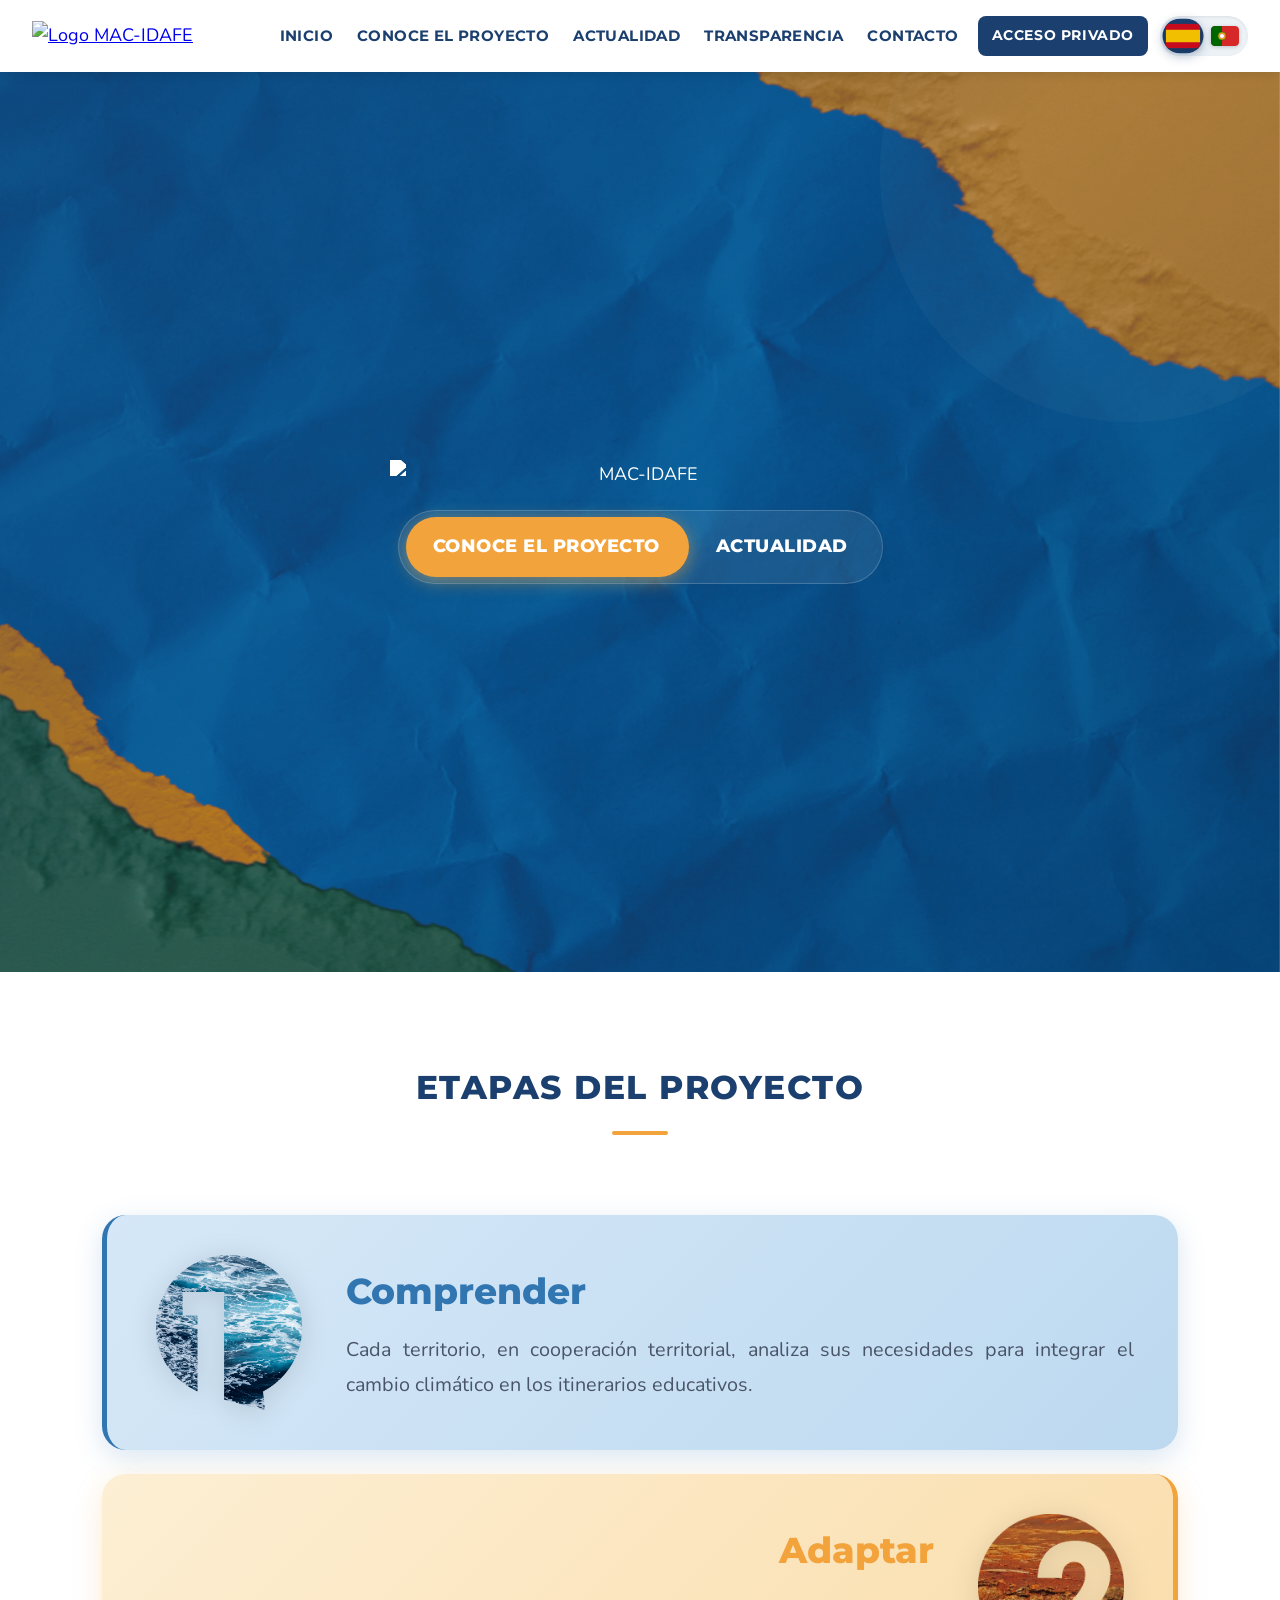
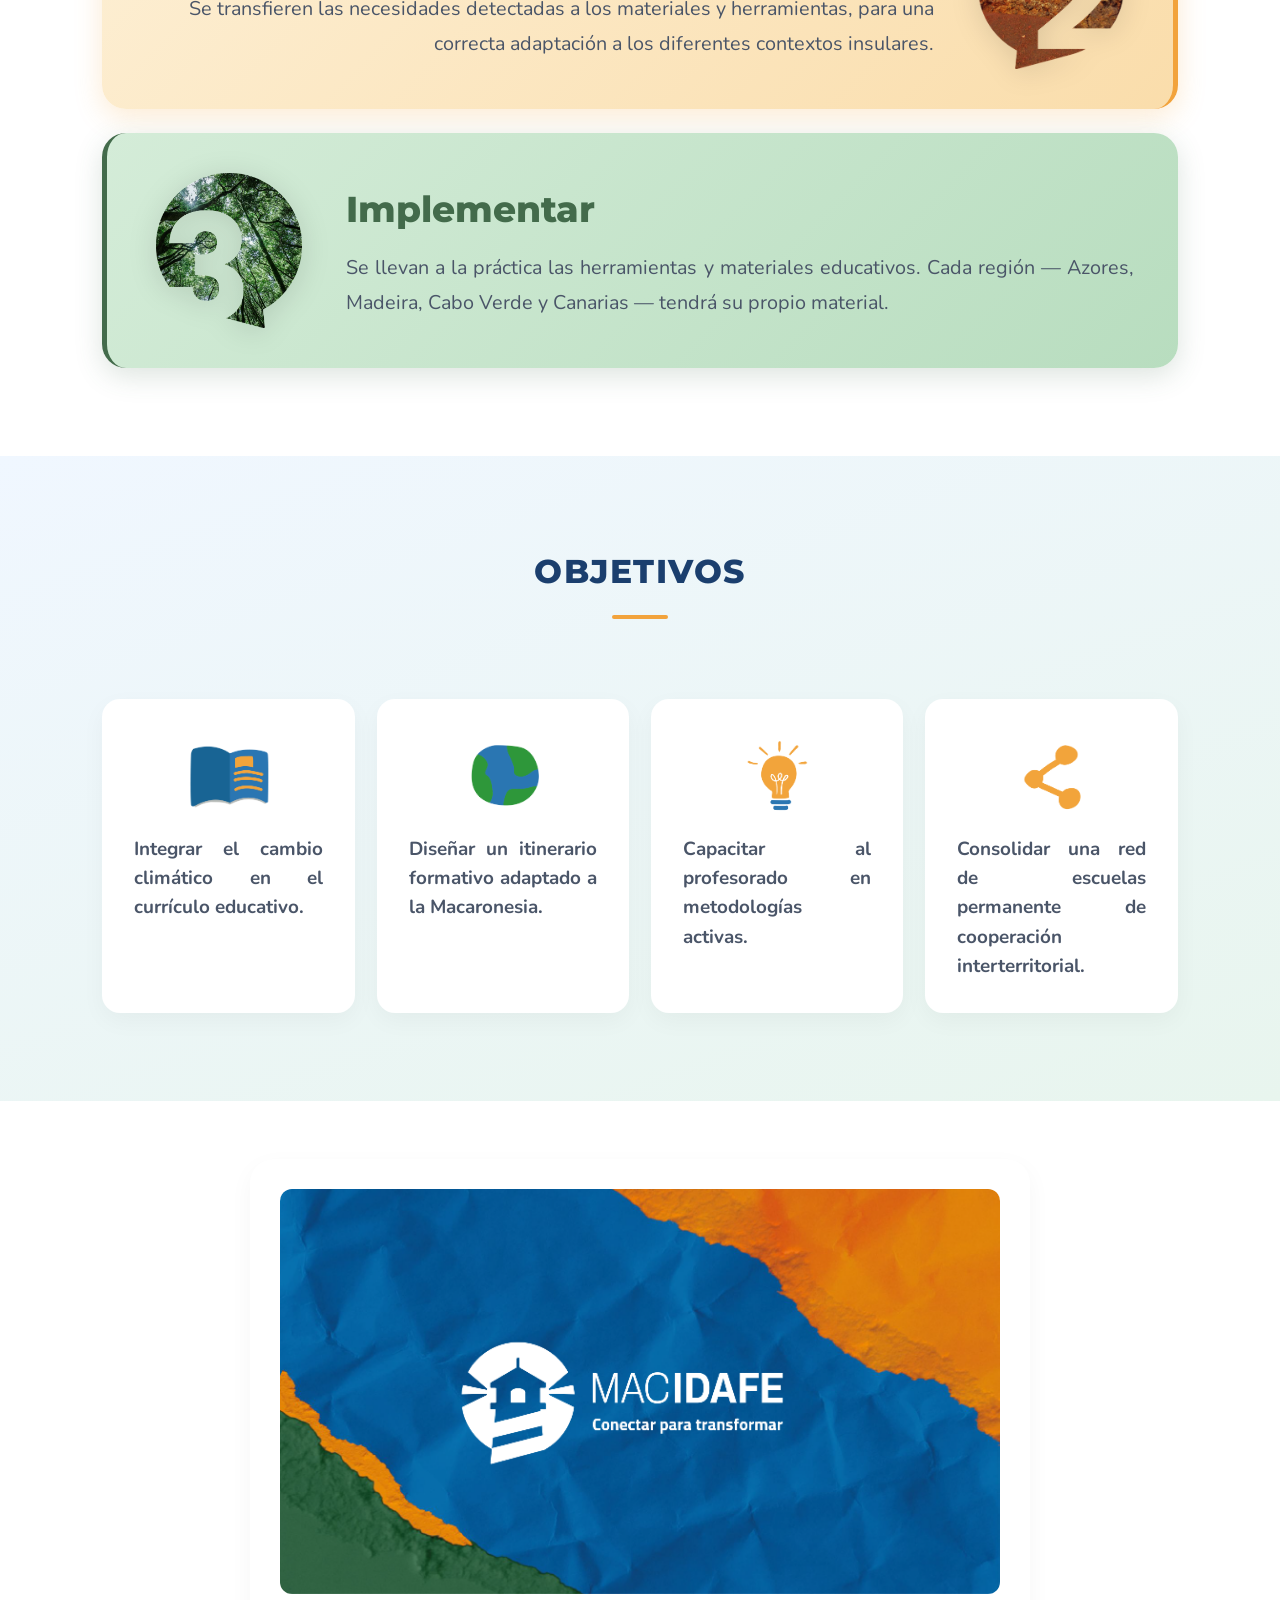
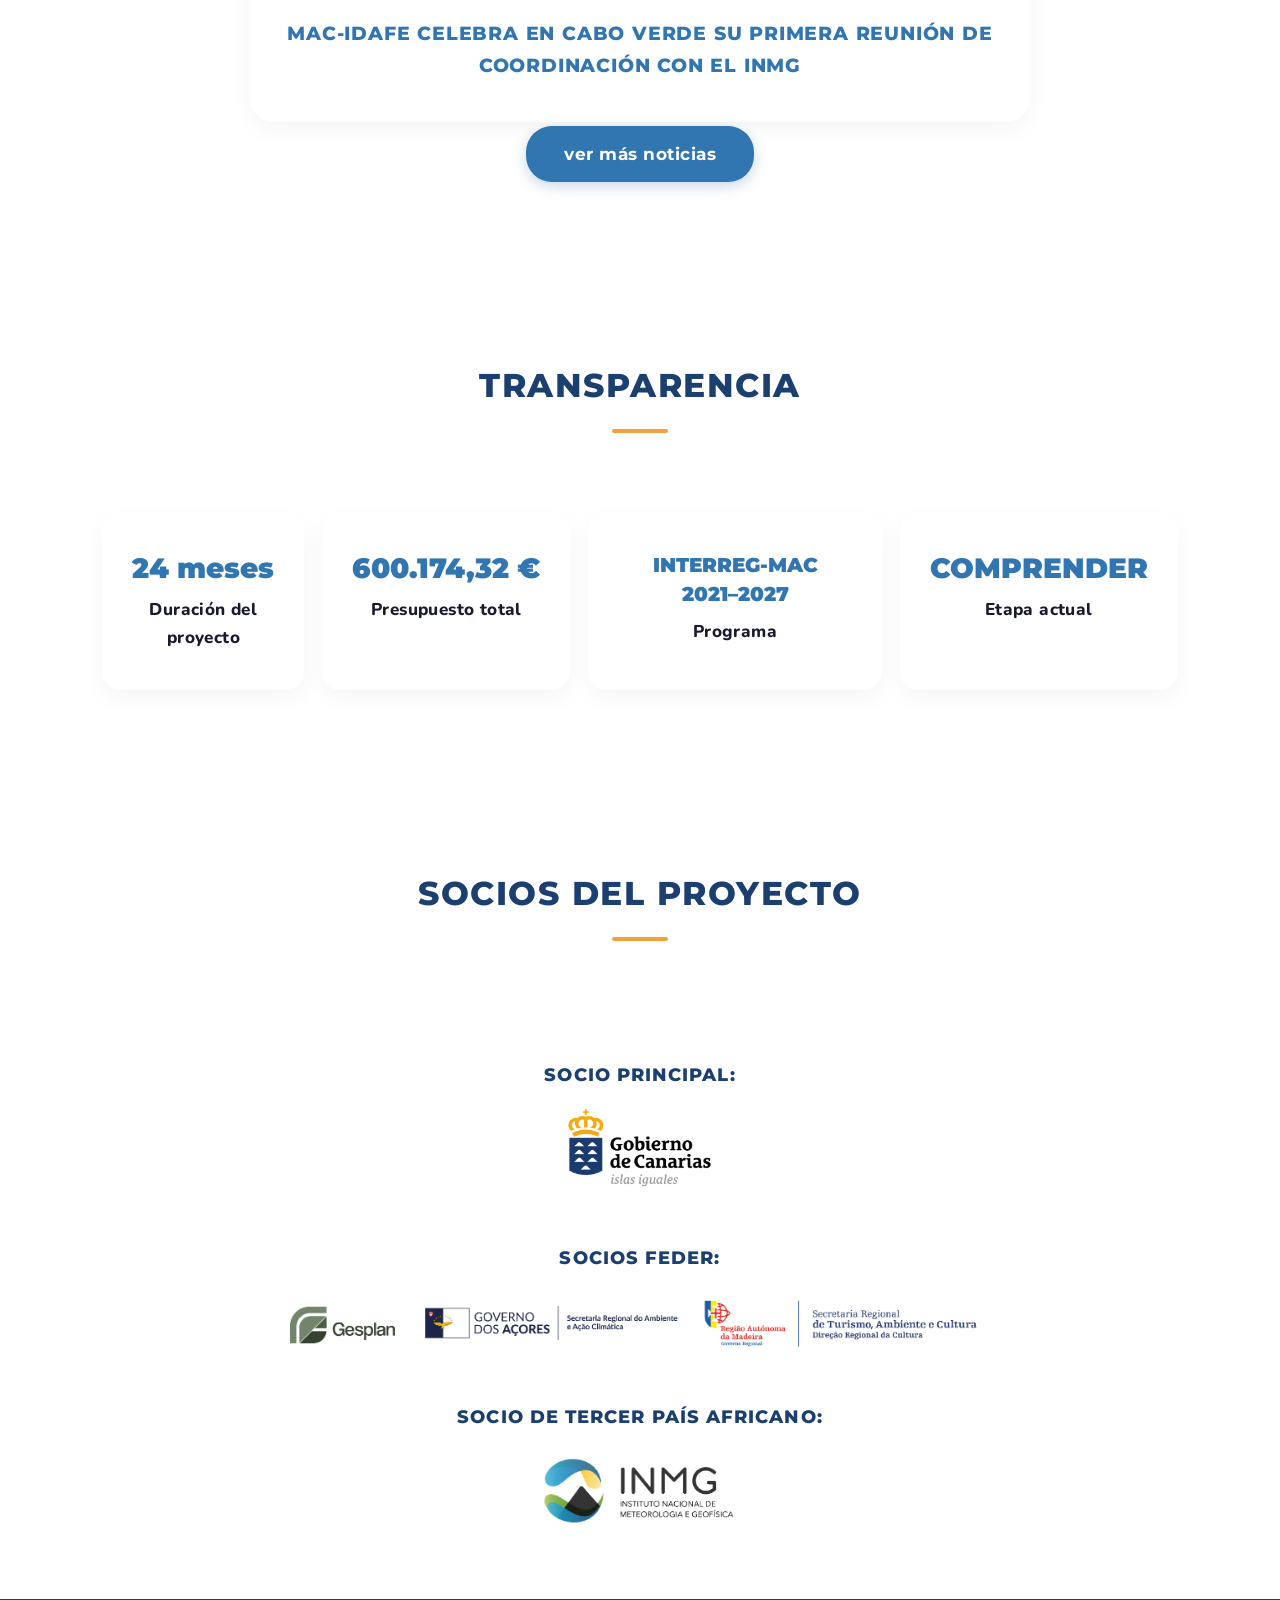
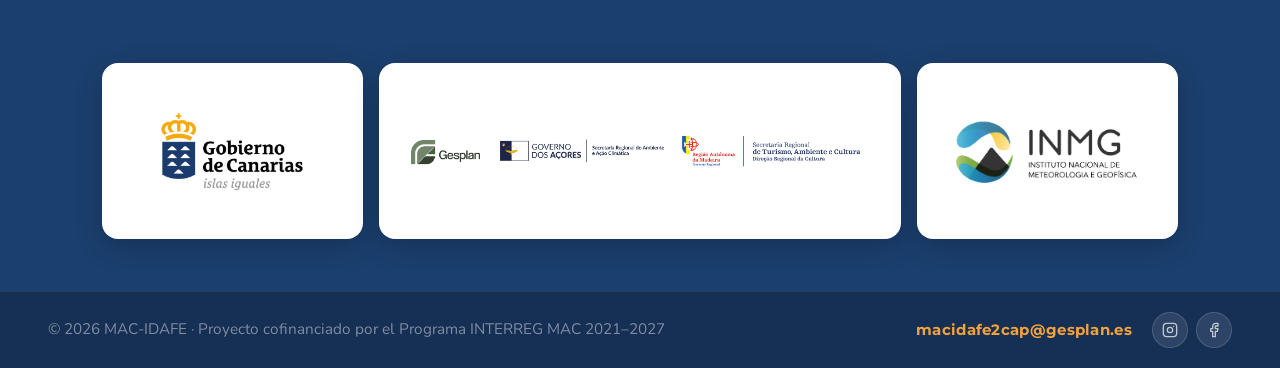
==== commit 2f8de080: "Socios: enlaces a las webs de cada socio y ristra FEDER partida en tres La ristra FEDER era una sola" ====
--- a/index.html
+++ b/index.html
@@ -120,17 +120,21 @@
 
     <div style="display:flex;flex-direction:column;align-items:center;gap:16px;text-align:center;">
       <p class="socio-label" data-i18n="socios.principal">SOCIO PRINCIPAL:</p>
-      <img src="gobcan.png" alt="Gobierno de Canarias" style="height:80px;"/>
+      <a href="https://www.gobiernodecanarias.org/" target="_blank" rel="noopener" aria-label="Gobierno de Canarias (abre en una pestaÃ±a nueva)"><img src="gobcan.png" alt="Gobierno de Canarias" style="height:80px;"/></a>
     </div>
 
     <div style="display:flex;flex-direction:column;align-items:center;gap:16px;text-align:center;">
       <p class="socio-label" data-i18n="socios.feder">SOCIOS FEDER:</p>
-      <img src="ristra_feder.png" alt="Socios FEDER" style="max-height:70px;max-width:700px;width:100%;object-fit:contain;"/>
+      <span class="feder-ristra" style="max-width:700px;width:100%;">
+            <a class="f-gesplan" href="https://www.gesplan.es/" target="_blank" rel="noopener" aria-label="Gesplan (abre en una pestaÃ±a nueva)"><img src="feder-gesplan.png" alt="Gesplan"/></a>
+            <a class="f-azores" href="https://portal.azores.gov.pt/web/sraac" target="_blank" rel="noopener" aria-label="Governo dos AÃ§ores Â· Secretaria Regional do Ambiente e AÃ§Ã£o ClimÃ¡tica (abre en una pestaÃ±a nueva)"><img src="feder-azores.png" alt="Governo dos AÃ§ores Â· Secretaria Regional do Ambiente e AÃ§Ã£o ClimÃ¡tica"/></a>
+            <a class="f-madeira" href="https://cultura.madeira.gov.pt/" target="_blank" rel="noopener" aria-label="RegiÃ£o AutÃ³noma da Madeira Â· DireÃ§Ã£o Regional da Cultura (abre en una pestaÃ±a nueva)"><img src="feder-madeira.png" alt="RegiÃ£o AutÃ³noma da Madeira Â· DireÃ§Ã£o Regional da Cultura"/></a>
+          </span>
     </div>
 
     <div style="display:flex;flex-direction:column;align-items:center;gap:16px;text-align:center;">
       <p class="socio-label" data-i18n="socios.africano">SOCIO DE TERCER PAÍS AFRICANO:</p>
-      <img src="inmg.png" alt="INMG" style="height:80px;"/>
+      <a href="https://www.inmg.gov.cv/" target="_blank" rel="noopener" aria-label="INMG Â· Instituto Nacional de Meteorologia e GeofÃ­sica (abre en una pestaÃ±a nueva)"><img src="inmg.png" alt="INMG" style="height:80px;"/></a>
     </div>
 
   </div>
@@ -139,13 +143,17 @@
   <div class="socios-section">
     <div class="socios-grid" style="flex-direction:row;align-items:stretch;">
       <div class="socio-col" style="flex:1;">
-        <div class="socio-col-box" style="min-height:130px;padding:28px 32px;"><img src="gobcan.png" alt="Gobierno de Canarias" style="height:80px;"/></div>
+        <div class="socio-col-box" style="min-height:130px;padding:28px 32px;"><a href="https://www.gobiernodecanarias.org/" target="_blank" rel="noopener" aria-label="Gobierno de Canarias (abre en una pestaÃ±a nueva)"><img src="gobcan.png" alt="Gobierno de Canarias" style="height:80px;"/></a></div>
       </div>
       <div class="socio-col" style="flex:2;">
-        <div class="socio-col-box" style="min-height:130px;padding:28px 32px;"><img src="ristra_feder.png" alt="Socios FEDER" style="width:100%;height:auto;max-height:100px;object-fit:contain;"/></div>
+        <div class="socio-col-box" style="min-height:130px;padding:28px 32px;"><span class="feder-ristra" style="width:100%;">
+            <a class="f-gesplan" href="https://www.gesplan.es/" target="_blank" rel="noopener" aria-label="Gesplan (abre en una pestaÃ±a nueva)"><img src="feder-gesplan.png" alt="Gesplan"/></a>
+            <a class="f-azores" href="https://portal.azores.gov.pt/web/sraac" target="_blank" rel="noopener" aria-label="Governo dos AÃ§ores Â· Secretaria Regional do Ambiente e AÃ§Ã£o ClimÃ¡tica (abre en una pestaÃ±a nueva)"><img src="feder-azores.png" alt="Governo dos AÃ§ores Â· Secretaria Regional do Ambiente e AÃ§Ã£o ClimÃ¡tica"/></a>
+            <a class="f-madeira" href="https://cultura.madeira.gov.pt/" target="_blank" rel="noopener" aria-label="RegiÃ£o AutÃ³noma da Madeira Â· DireÃ§Ã£o Regional da Cultura (abre en una pestaÃ±a nueva)"><img src="feder-madeira.png" alt="RegiÃ£o AutÃ³noma da Madeira Â· DireÃ§Ã£o Regional da Cultura"/></a>
+          </span></div>
       </div>
       <div class="socio-col" style="flex:1;">
-        <div class="socio-col-box" style="min-height:130px;padding:28px 32px;"><img src="inmg.png" alt="INMG" style="height:80px;"/></div>
+        <div class="socio-col-box" style="min-height:130px;padding:28px 32px;"><a href="https://www.inmg.gov.cv/" target="_blank" rel="noopener" aria-label="INMG Â· Instituto Nacional de Meteorologia e GeofÃ­sica (abre en una pestaÃ±a nueva)"><img src="inmg.png" alt="INMG" style="height:80px;"/></a></div>
       </div>
     </div>
   </div>
--- a/shared2.css
+++ b/shared2.css
@@ -478,4 +478,43 @@
   gap: 16px;
   width: 100%;
   margin-bottom: 40px;
-}+}
+
+/* ══ LOGOS FEDER, AHORA ENLAZABLES (12-ago-2026) ═══════════════════════════
+   "ristra_feder.png" era UNA sola imagen con los tres socios dentro (Gesplan,
+   Governo dos Açores y Região Autónoma da Madeira), así que no había forma de
+   dar un enlace distinto a cada uno.
+   Se ha cortado en tres PNG por el CENTRO de los huecos que ya separaban los
+   logos dentro de la propia imagen (medidos: 144px de hueco en x=572 y 131px
+   en x=1909, sobre un original de 3334x310). Cada trozo conserva el alto
+   completo y los anchos suman el total exacto, así que puestos en fila y SIN
+   separación se recomponen EXACTAMENTE igual que la imagen de antes.
+   ⚠ Los porcentajes salen de esos anchos (572, 1337 y 1425 de 3334). Si algún
+   día se cambian los PNG, hay que recalcularlos o la ristra se descuadra. */
+.feder-ristra{
+  display: flex;
+  align-items: center;
+  justify-content: center;
+  line-height: 0;          /* sin esto, el hueco de línea de los <a> mete 4px */
+  margin: 0 auto;
+}
+.feder-ristra a{
+  display: block;
+  transition: opacity .25s ease;
+}
+.feder-ristra a:hover,
+.feder-ristra a:focus-visible{ opacity: .68; }
+.feder-ristra img{
+  width: 100%;
+  height: auto;
+  display: block;
+}
+.feder-ristra .f-gesplan{ flex: 0 0 17.1566%; }
+.feder-ristra .f-azores { flex: 0 0 40.1020%; }
+.feder-ristra .f-madeira{ flex: 0 0 42.7415%; }
+
+/* los otros dos logos sí eran imágenes sueltas: sólo se envuelven en un <a> */
+.socio-col-box > a,
+#socios a{ display: inline-block; transition: opacity .25s ease; }
+.socio-col-box > a:hover, .socio-col-box > a:focus-visible,
+#socios a:hover, #socios a:focus-visible{ opacity: .68; }
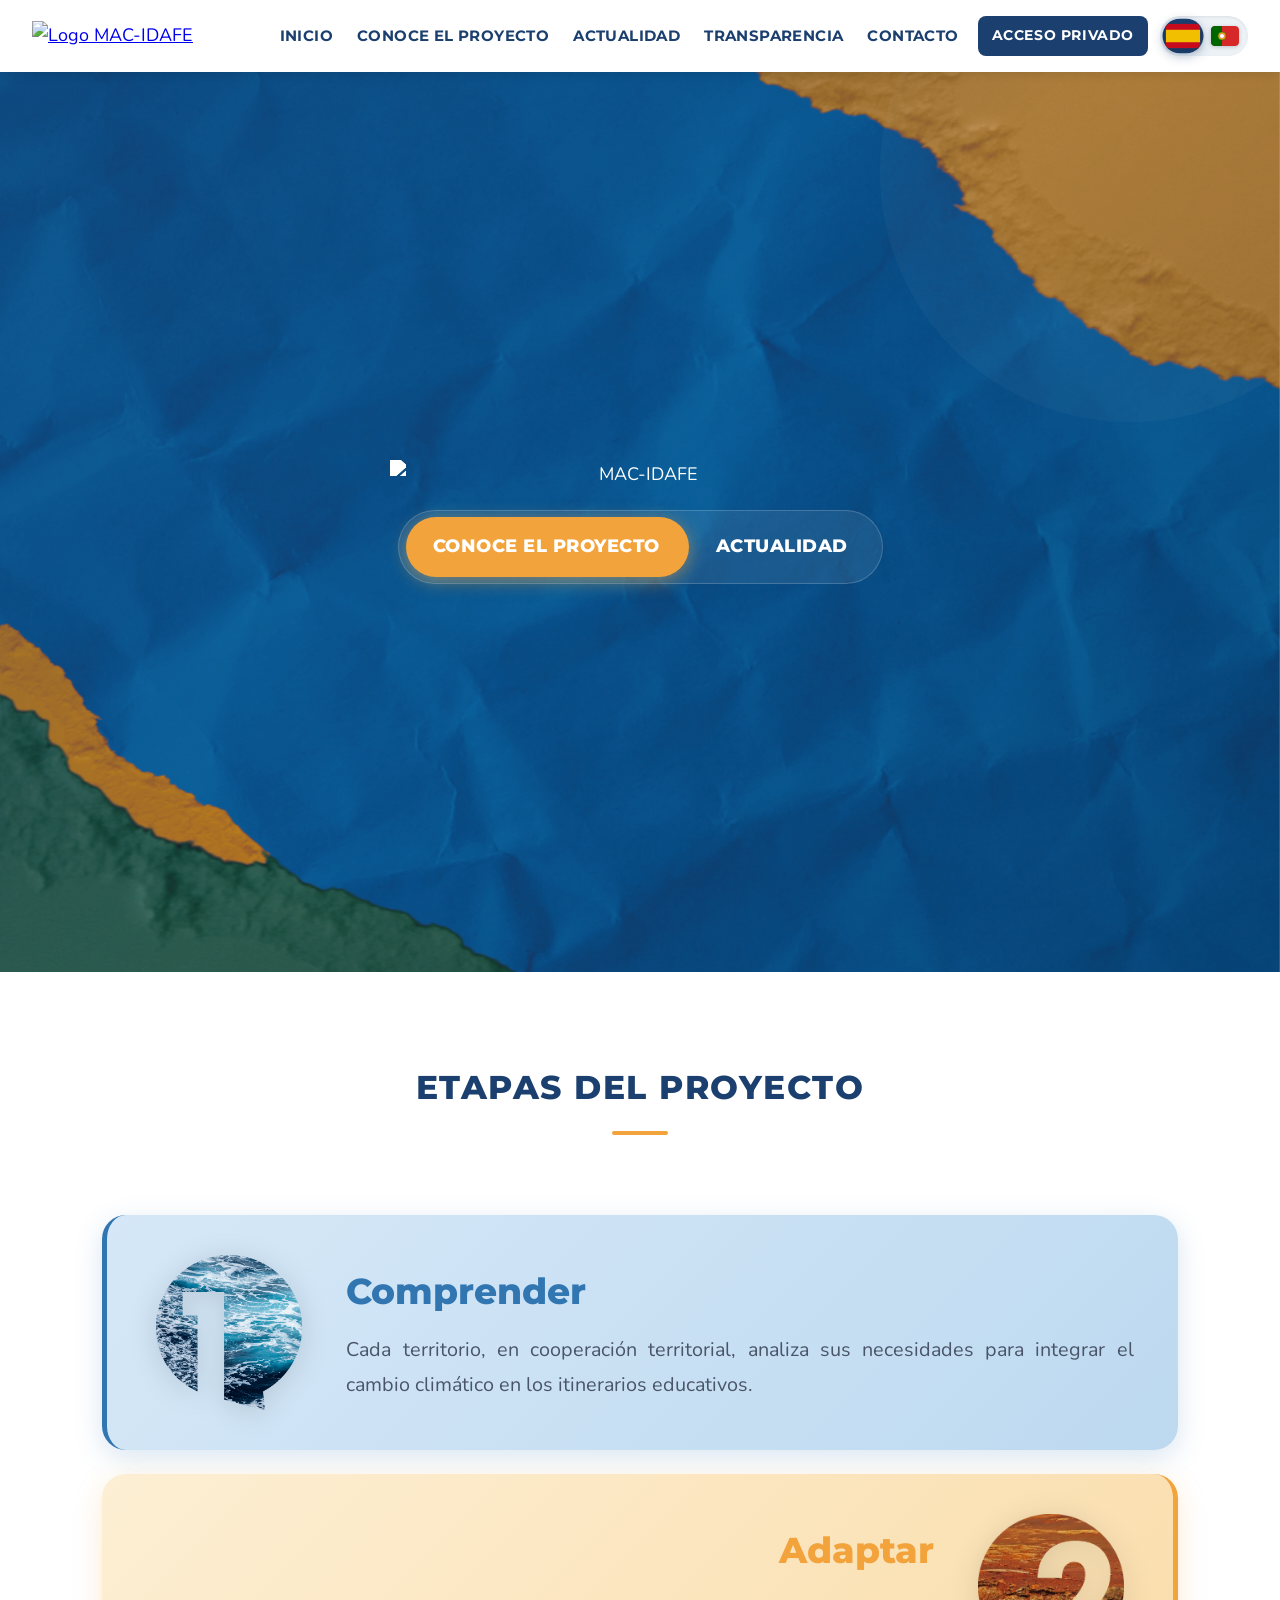
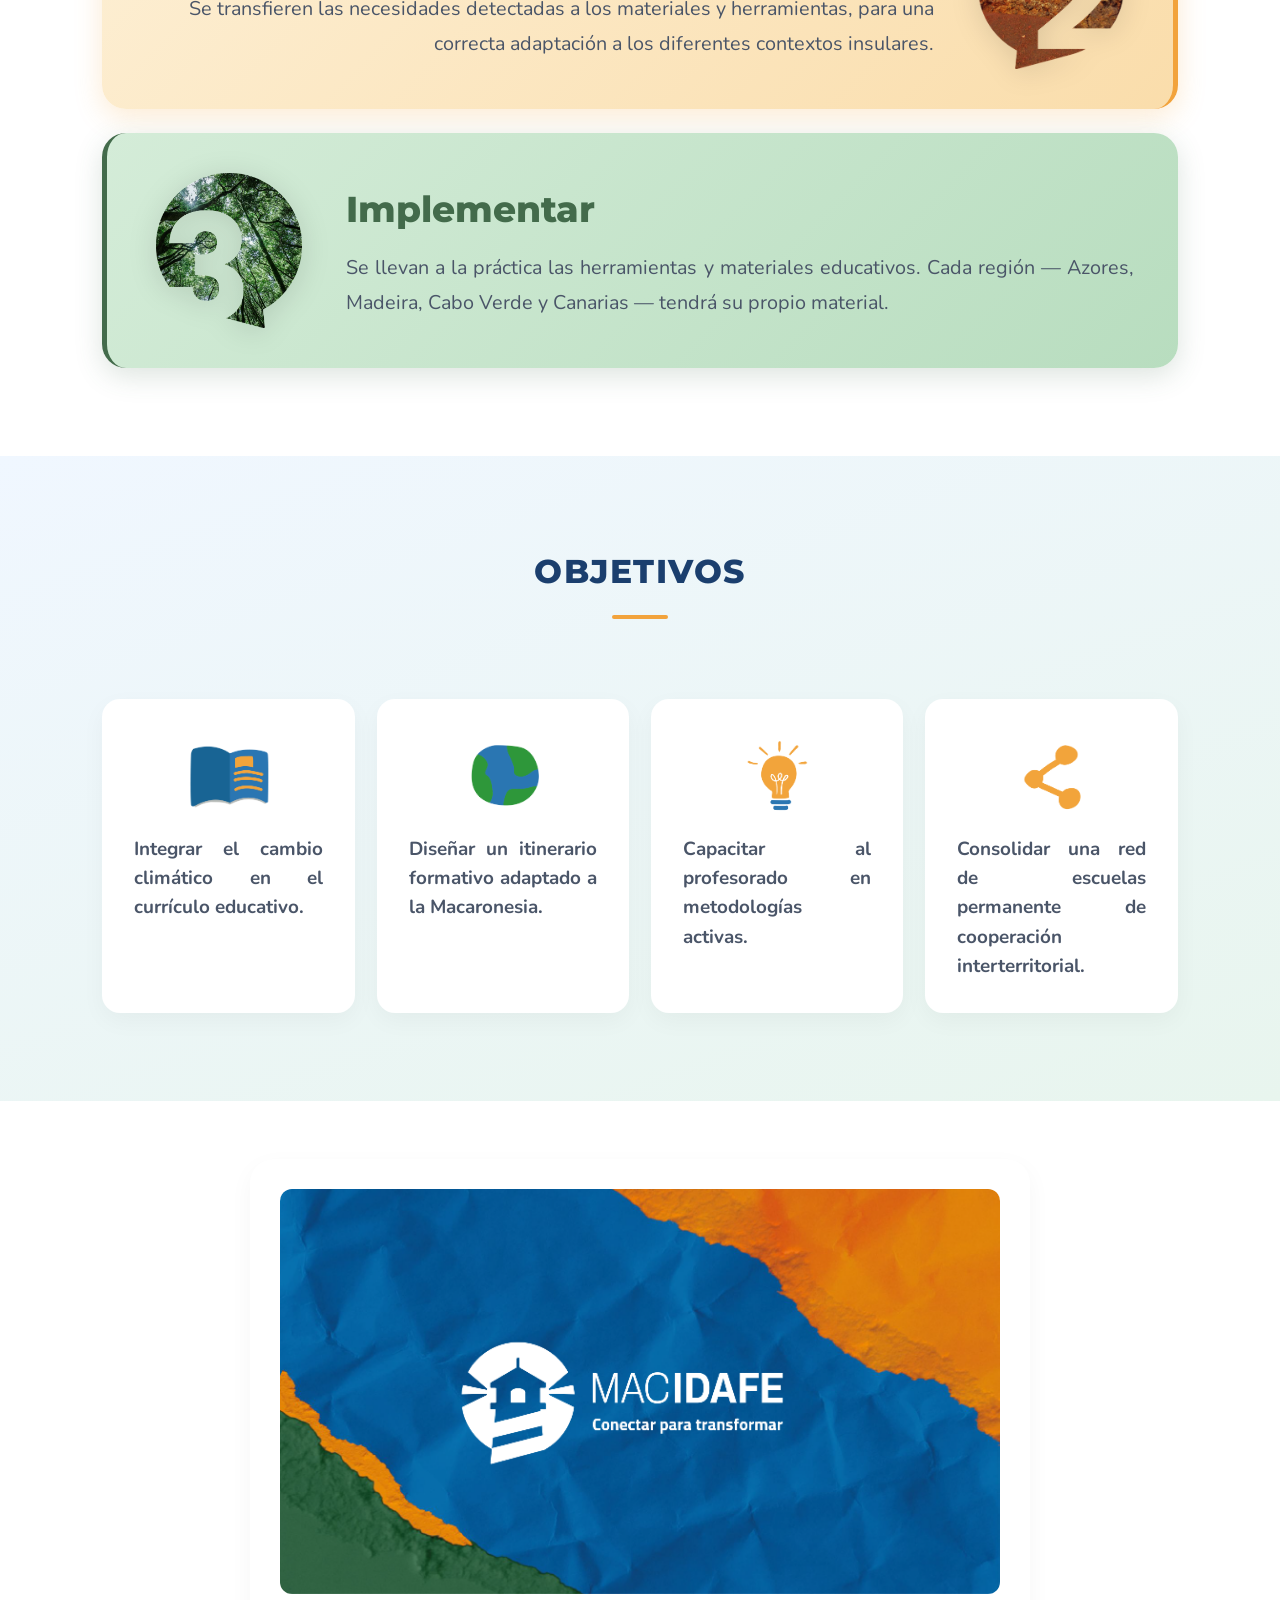
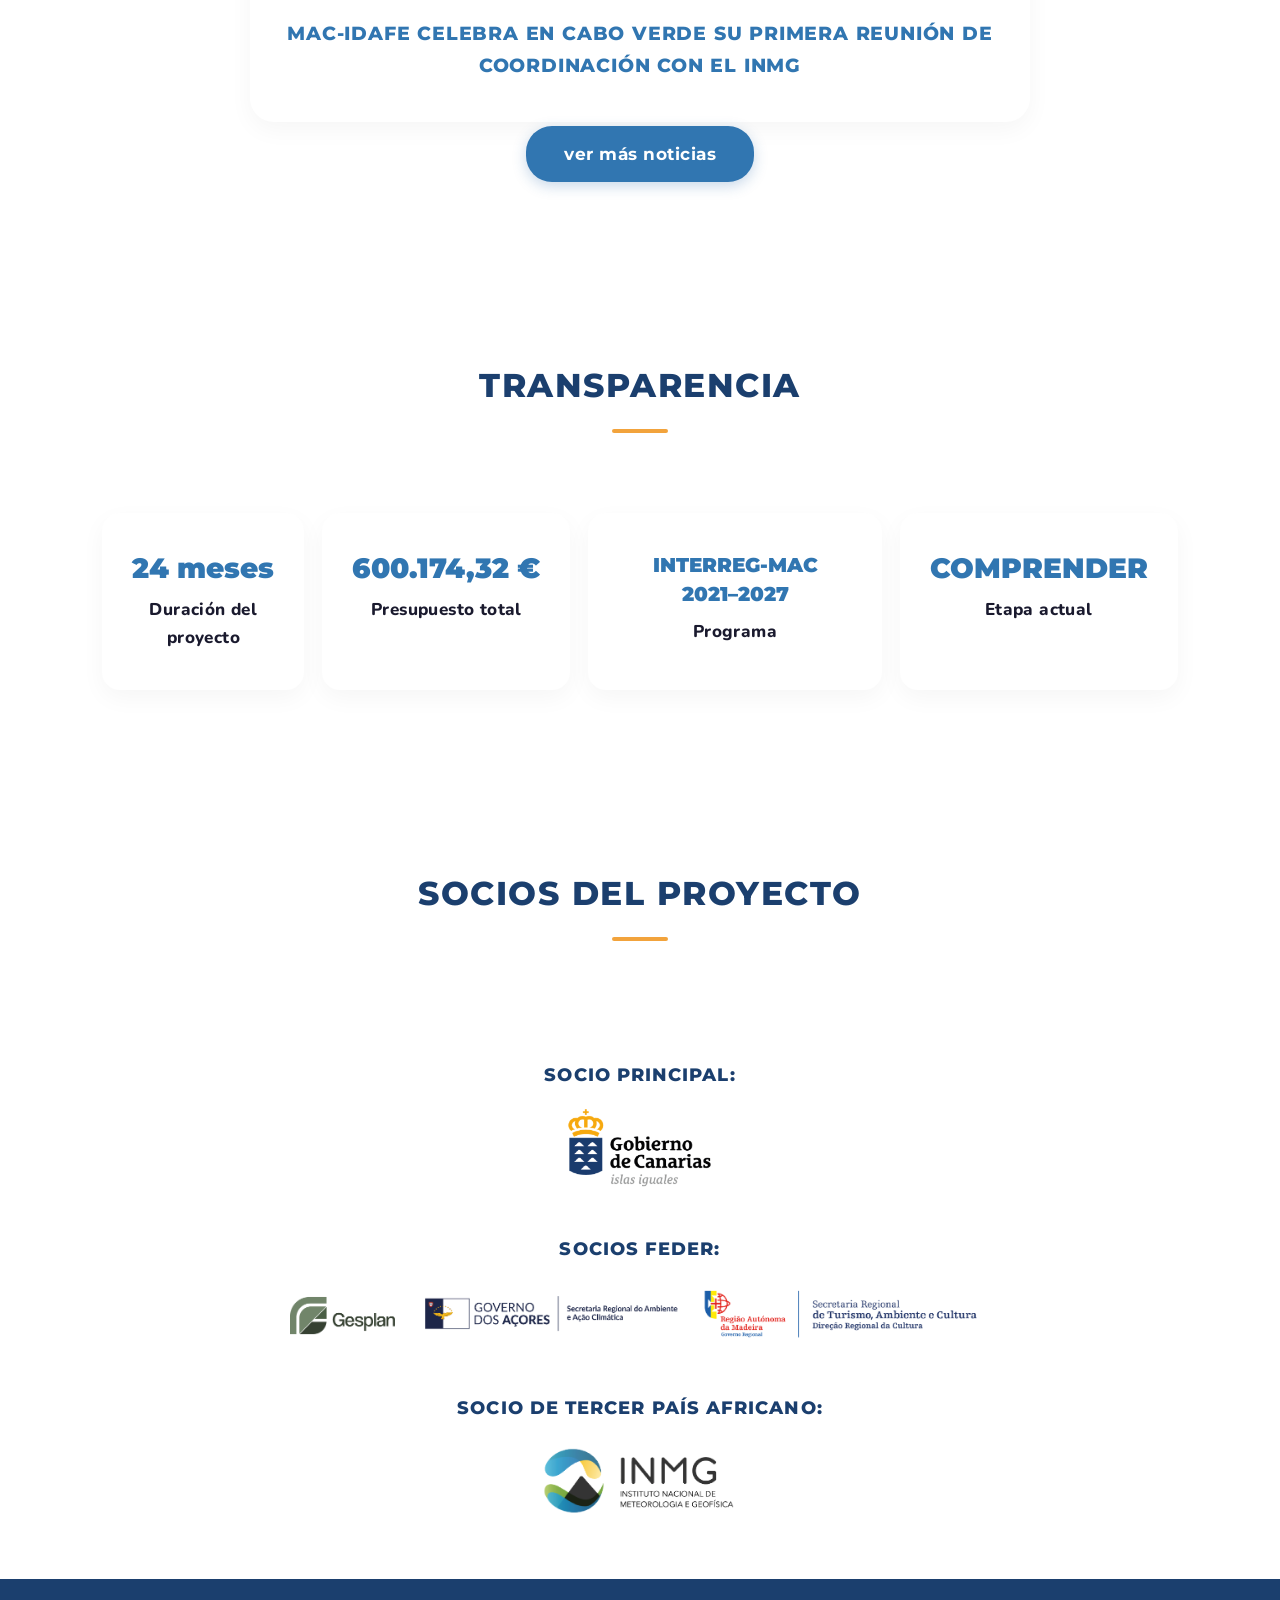
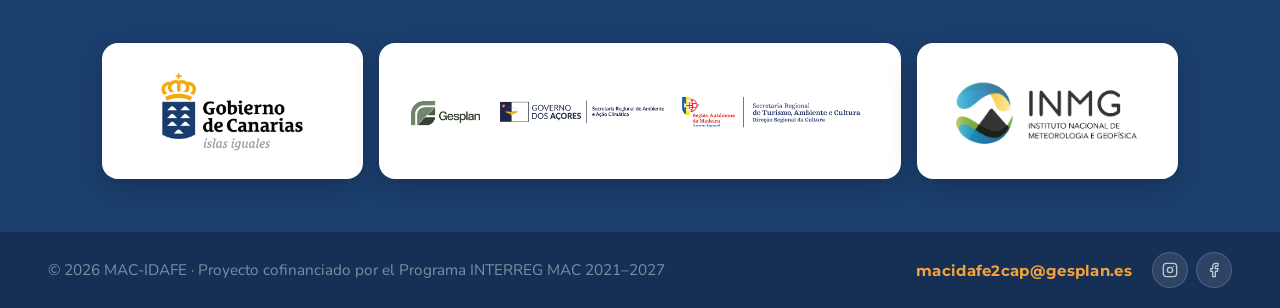
==== commit 74251a2a: "Arreglar las tildes de los aria-label y alt de los socios Salieron con doble codificacion UTF-8 (la " ====
--- a/index.html
+++ b/index.html
@@ -120,21 +120,21 @@
 
     <div style="display:flex;flex-direction:column;align-items:center;gap:16px;text-align:center;">
       <p class="socio-label" data-i18n="socios.principal">SOCIO PRINCIPAL:</p>
-      <a href="https://www.gobiernodecanarias.org/" target="_blank" rel="noopener" aria-label="Gobierno de Canarias (abre en una pestaÃ±a nueva)"><img src="gobcan.png" alt="Gobierno de Canarias" style="height:80px;"/></a>
+      <a href="https://www.gobiernodecanarias.org/" target="_blank" rel="noopener" aria-label="Gobierno de Canarias (abre en una pestaña nueva)"><img src="gobcan.png" alt="Gobierno de Canarias" style="height:80px;"/></a>
     </div>
 
     <div style="display:flex;flex-direction:column;align-items:center;gap:16px;text-align:center;">
       <p class="socio-label" data-i18n="socios.feder">SOCIOS FEDER:</p>
       <span class="feder-ristra" style="max-width:700px;width:100%;">
-            <a class="f-gesplan" href="https://www.gesplan.es/" target="_blank" rel="noopener" aria-label="Gesplan (abre en una pestaÃ±a nueva)"><img src="feder-gesplan.png" alt="Gesplan"/></a>
-            <a class="f-azores" href="https://portal.azores.gov.pt/web/sraac" target="_blank" rel="noopener" aria-label="Governo dos AÃ§ores Â· Secretaria Regional do Ambiente e AÃ§Ã£o ClimÃ¡tica (abre en una pestaÃ±a nueva)"><img src="feder-azores.png" alt="Governo dos AÃ§ores Â· Secretaria Regional do Ambiente e AÃ§Ã£o ClimÃ¡tica"/></a>
-            <a class="f-madeira" href="https://cultura.madeira.gov.pt/" target="_blank" rel="noopener" aria-label="RegiÃ£o AutÃ³noma da Madeira Â· DireÃ§Ã£o Regional da Cultura (abre en una pestaÃ±a nueva)"><img src="feder-madeira.png" alt="RegiÃ£o AutÃ³noma da Madeira Â· DireÃ§Ã£o Regional da Cultura"/></a>
+            <a class="f-gesplan" href="https://www.gesplan.es/" target="_blank" rel="noopener" aria-label="Gesplan (abre en una pestaña nueva)"><img src="feder-gesplan.png" alt="Gesplan"/></a>
+            <a class="f-azores" href="https://portal.azores.gov.pt/web/sraac" target="_blank" rel="noopener" aria-label="Governo dos Açores · Secretaria Regional do Ambiente e Ação Climática (abre en una pestaña nueva)"><img src="feder-azores.png" alt="Governo dos Açores · Secretaria Regional do Ambiente e Ação Climática"/></a>
+            <a class="f-madeira" href="https://cultura.madeira.gov.pt/" target="_blank" rel="noopener" aria-label="Região Autónoma da Madeira · Direção Regional da Cultura (abre en una pestaña nueva)"><img src="feder-madeira.png" alt="Região Autónoma da Madeira · Direção Regional da Cultura"/></a>
           </span>
     </div>
 
     <div style="display:flex;flex-direction:column;align-items:center;gap:16px;text-align:center;">
       <p class="socio-label" data-i18n="socios.africano">SOCIO DE TERCER PAÍS AFRICANO:</p>
-      <a href="https://www.inmg.gov.cv/" target="_blank" rel="noopener" aria-label="INMG Â· Instituto Nacional de Meteorologia e GeofÃ­sica (abre en una pestaÃ±a nueva)"><img src="inmg.png" alt="INMG" style="height:80px;"/></a>
+      <a href="https://www.inmg.gov.cv/" target="_blank" rel="noopener" aria-label="INMG · Instituto Nacional de Meteorologia e Geofísica (abre en una pestaña nueva)"><img src="inmg.png" alt="INMG" style="height:80px;"/></a>
     </div>
 
   </div>
@@ -143,17 +143,17 @@
   <div class="socios-section">
     <div class="socios-grid" style="flex-direction:row;align-items:stretch;">
       <div class="socio-col" style="flex:1;">
-        <div class="socio-col-box" style="min-height:130px;padding:28px 32px;"><a href="https://www.gobiernodecanarias.org/" target="_blank" rel="noopener" aria-label="Gobierno de Canarias (abre en una pestaÃ±a nueva)"><img src="gobcan.png" alt="Gobierno de Canarias" style="height:80px;"/></a></div>
+        <div class="socio-col-box" style="min-height:130px;padding:28px 32px;"><a href="https://www.gobiernodecanarias.org/" target="_blank" rel="noopener" aria-label="Gobierno de Canarias (abre en una pestaña nueva)"><img src="gobcan.png" alt="Gobierno de Canarias" style="height:80px;"/></a></div>
       </div>
       <div class="socio-col" style="flex:2;">
         <div class="socio-col-box" style="min-height:130px;padding:28px 32px;"><span class="feder-ristra" style="width:100%;">
-            <a class="f-gesplan" href="https://www.gesplan.es/" target="_blank" rel="noopener" aria-label="Gesplan (abre en una pestaÃ±a nueva)"><img src="feder-gesplan.png" alt="Gesplan"/></a>
-            <a class="f-azores" href="https://portal.azores.gov.pt/web/sraac" target="_blank" rel="noopener" aria-label="Governo dos AÃ§ores Â· Secretaria Regional do Ambiente e AÃ§Ã£o ClimÃ¡tica (abre en una pestaÃ±a nueva)"><img src="feder-azores.png" alt="Governo dos AÃ§ores Â· Secretaria Regional do Ambiente e AÃ§Ã£o ClimÃ¡tica"/></a>
-            <a class="f-madeira" href="https://cultura.madeira.gov.pt/" target="_blank" rel="noopener" aria-label="RegiÃ£o AutÃ³noma da Madeira Â· DireÃ§Ã£o Regional da Cultura (abre en una pestaÃ±a nueva)"><img src="feder-madeira.png" alt="RegiÃ£o AutÃ³noma da Madeira Â· DireÃ§Ã£o Regional da Cultura"/></a>
+            <a class="f-gesplan" href="https://www.gesplan.es/" target="_blank" rel="noopener" aria-label="Gesplan (abre en una pestaña nueva)"><img src="feder-gesplan.png" alt="Gesplan"/></a>
+            <a class="f-azores" href="https://portal.azores.gov.pt/web/sraac" target="_blank" rel="noopener" aria-label="Governo dos Açores · Secretaria Regional do Ambiente e Ação Climática (abre en una pestaña nueva)"><img src="feder-azores.png" alt="Governo dos Açores · Secretaria Regional do Ambiente e Ação Climática"/></a>
+            <a class="f-madeira" href="https://cultura.madeira.gov.pt/" target="_blank" rel="noopener" aria-label="Região Autónoma da Madeira · Direção Regional da Cultura (abre en una pestaña nueva)"><img src="feder-madeira.png" alt="Região Autónoma da Madeira · Direção Regional da Cultura"/></a>
           </span></div>
       </div>
       <div class="socio-col" style="flex:1;">
-        <div class="socio-col-box" style="min-height:130px;padding:28px 32px;"><a href="https://www.inmg.gov.cv/" target="_blank" rel="noopener" aria-label="INMG Â· Instituto Nacional de Meteorologia e GeofÃ­sica (abre en una pestaÃ±a nueva)"><img src="inmg.png" alt="INMG" style="height:80px;"/></a></div>
+        <div class="socio-col-box" style="min-height:130px;padding:28px 32px;"><a href="https://www.inmg.gov.cv/" target="_blank" rel="noopener" aria-label="INMG · Instituto Nacional de Meteorologia e Geofísica (abre en una pestaña nueva)"><img src="inmg.png" alt="INMG" style="height:80px;"/></a></div>
       </div>
     </div>
   </div>
--- a/shared2.css
+++ b/shared2.css
@@ -504,17 +504,30 @@
 }
 .feder-ristra a:hover,
 .feder-ristra a:focus-visible{ opacity: .68; }
+/* ⚠ EL height VA CON !important A PROPÓSITO. La hoja fuerza el alto de los
+   logos de socios en dos sitios —`.socio-col-box img{height:80px}` y
+   `.socio-col:nth-child(2) .socio-col-box img{height:120px}`— y a la ristra no
+   la afectaban porque el <img> original llevaba su propio `style` en línea, que
+   gana siempre. Al partirla en tres <img> sin estilo en línea, esas reglas se
+   la comieron: medido, los logos pasaban de 49px de alto a 120 y salían
+   ESTIRADOS. Aquí el alto lo manda siempre la proporción de la imagen. */
 .feder-ristra img{
   width: 100%;
-  height: auto;
+  height: auto !important;
+  max-width: none;
   display: block;
 }
 .feder-ristra .f-gesplan{ flex: 0 0 17.1566%; }
 .feder-ristra .f-azores { flex: 0 0 40.1020%; }
 .feder-ristra .f-madeira{ flex: 0 0 42.7415%; }
 
-/* los otros dos logos sí eran imágenes sueltas: sólo se envuelven en un <a> */
+/* los otros dos logos sí eran imágenes sueltas: sólo se envuelven en un <a>.
+   ⚠ EL line-height:0 NO ES DECORATIVO. Al meter el <img> dentro de un <a> se
+   crea una caja de línea que le añade el hueco del descender: medido, el logo
+   del Gobierno de Canarias pasaba de 80px a ~90 y empujaba 10px hacia abajo
+   todo lo que venía detrás (la sección crecía 19px). Con esto, envolver en un
+   enlace no cambia NI UN PÍXEL la maquetación. */
 .socio-col-box > a,
-#socios a{ display: inline-block; transition: opacity .25s ease; }
+#socios a{ display: inline-block; line-height: 0; transition: opacity .25s ease; }
 .socio-col-box > a:hover, .socio-col-box > a:focus-visible,
 #socios a:hover, #socios a:focus-visible{ opacity: .68; }
